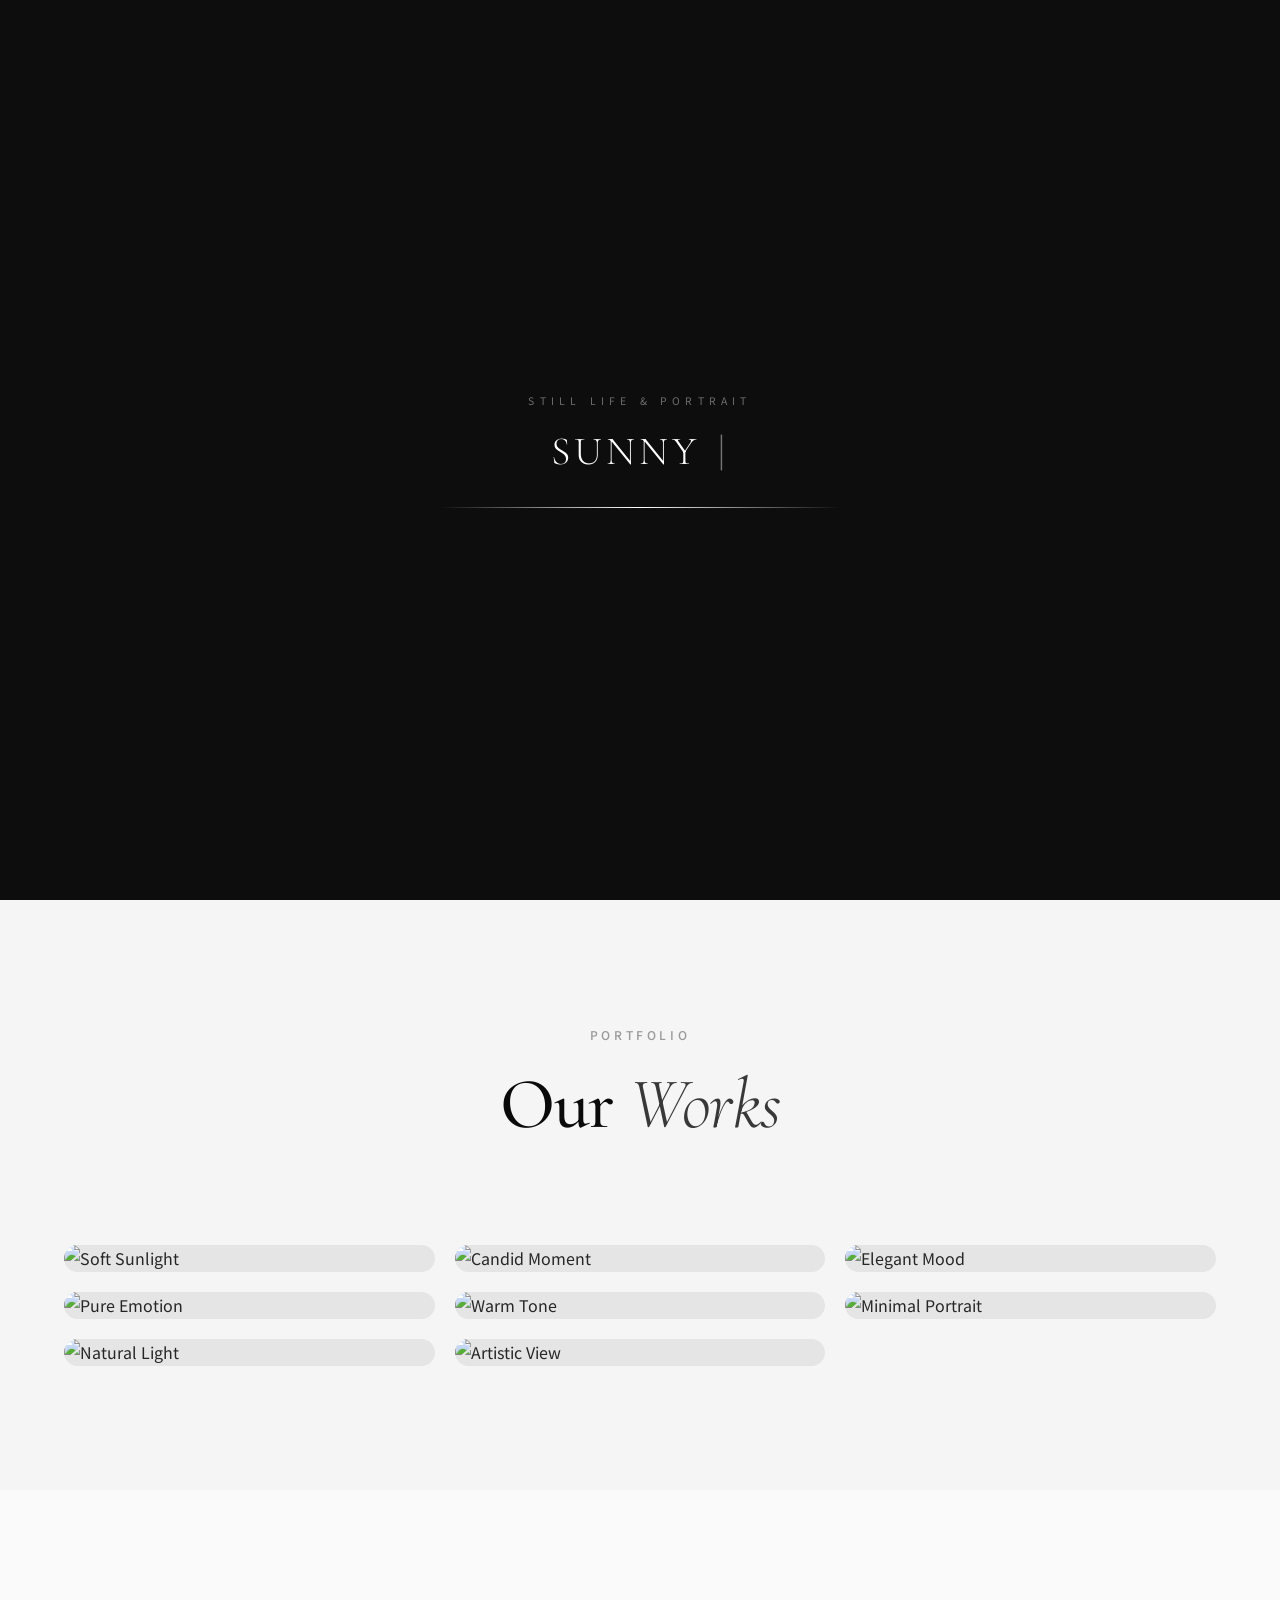
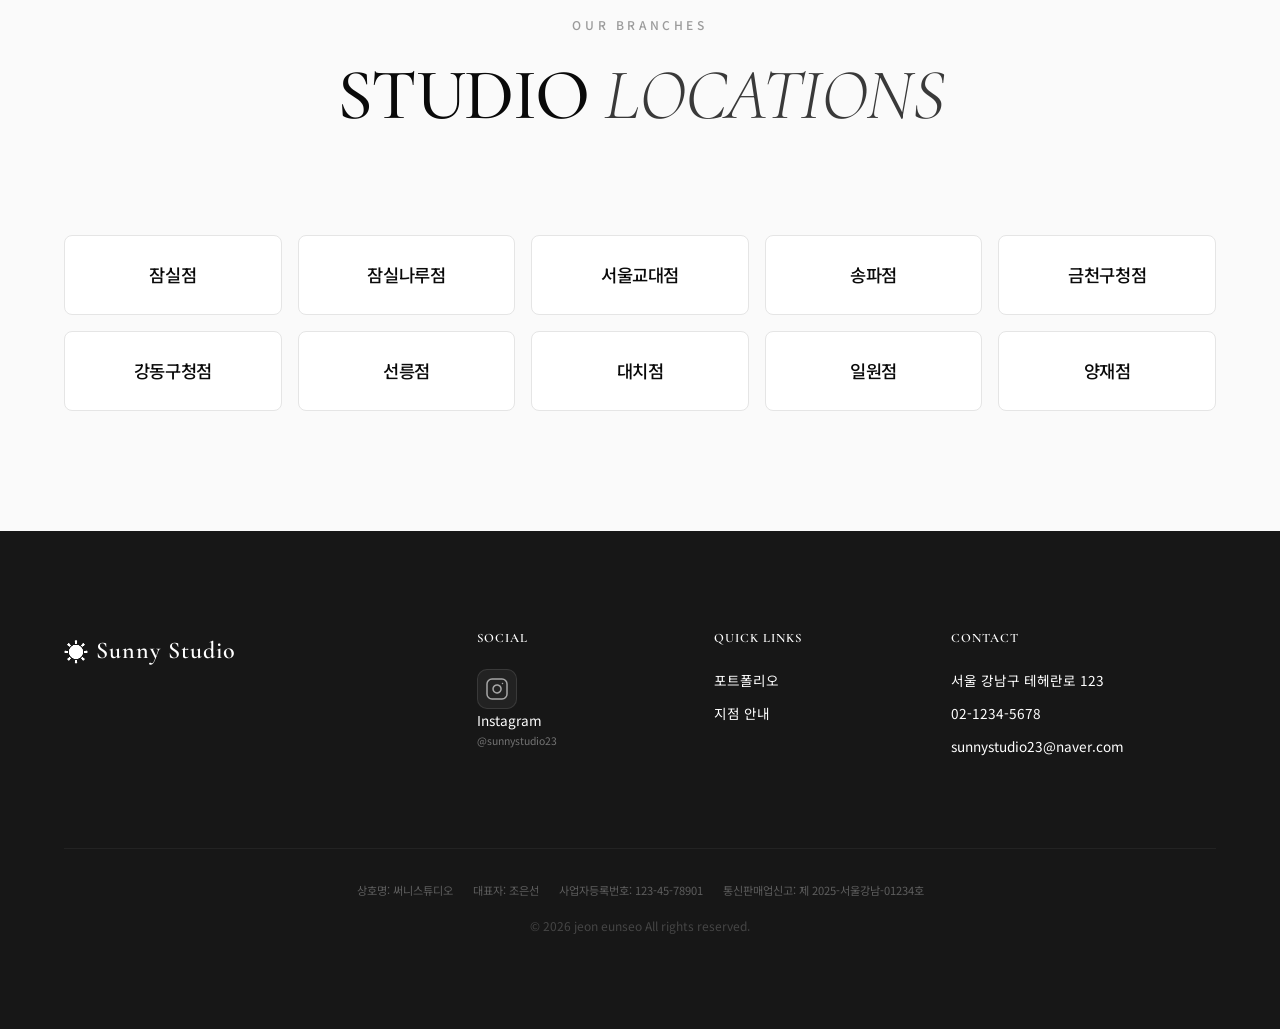
==== index.html @ 82407b92 "Deploy Sunny Studio portfolio with editorial design and lightbox" ====
<!DOCTYPE html>
<html lang="ko">

<head>
    <meta charset="UTF-8">
    <meta name="viewport" content="width=device-width, initial-scale=1.0">
    <title>Sunny Studio | 당신의 소중한 순간을 빛으로 담다</title>
    <meta name="description" content="Sunny Studio 사진관 - 프로필, 가족, 웨딩, 신생아, 상업 사진 촬영. 따뜻한 빛으로 당신의 특별한 순간을 영원히 담아드립니다.">
    <link rel="preconnect" href="https://fonts.googleapis.com">
    <link rel="preconnect" href="https://fonts.gstatic.com" crossorigin>
    <link
        href="https://fonts.googleapis.com/css2?family=Cormorant+Garamond:ital,wght@0,300;0,400;0,500;0,600;0,700;1,300;1,400&family=Noto+Sans+KR:wght@300;400;500;600;700&family=Playfair+Display:ital,wght@0,400;0,500;0,600;0,700;1,400&display=swap"
        rel="stylesheet">
    <link rel="stylesheet" href="https://unpkg.com/aos@next/dist/aos.css" />
    <link rel="stylesheet" href="style.css">
</head>

<body>
    <!-- Preloader -->
    <div id="preloader">
        <div class="preloader-content">
            <div class="preloader-meta" data-aos-id="typing-start">STILL LIFE & PORTRAIT</div>
            <h2 class="typing-text" id="typingText"></h2>
            <div class="preloader-line"></div>
        </div>
        <div class="shutter-flash"></div>
    </div>

    <!-- Navigation -->
    <nav id="navbar">
        <div class="nav-container">
            <a href="#hero" class="nav-logo">
                <span class="logo-sun">☀️</span>
                <span class="logo-text">Sunny Studio</span>
            </a>
            <ul class="nav-links" id="navLinks">
                <li><a href="#hero" class="nav-link active">홈</a></li>
                <li><a href="#portfolio" class="nav-link">포트폴리오</a></li>
                <li><a href="#branches" class="nav-link">지점</a></li>

            </ul>

            <button class="nav-toggle" id="navToggle" aria-label="메뉴 열기">
                <span></span><span></span><span></span>
            </button>
        </div>
    </nav>

    <!-- Hero Section -->
    <section id="hero" class="hero-split">
        <div class="hero-content" data-aos="fade-right">
            <div class="hero-badge">
                <span class="badge-dot"></span> Since 2015 · SUNNY STUDIO
            </div>
            <h1>
                <span class="hero-line">Portrait</span>
                <span class="hero-line hero-serif">Record Studio</span>
            </h1>
            <p class="hero-subtitle">
                지금의 모습을 기록합니다
            </p>
            <div class="hero-actions">
                <a href="#portfolio" class="btn btn-primary">PORTFOLIO</a>
            </div>
        </div>
        <div class="hero-visual" data-aos="fade-left">
            <div class="hero-image-wrapper">
                <img src="사진/_DSC5786-편집.jpg" alt="Sunny Studio Portrait" />
                <div class="image-overlay"></div>
            </div>
            <div class="hero-floating-tag">STILL LIFE & PORTRAIT</div>
        </div>
        <div class="hero-scroll">
            <div class="scroll-line"></div>
            <span>SCROLL</span>
        </div>
    </section>



    <!-- Portfolio Section -->
    <section id="portfolio">
        <div class="container">
            <div class="section-header" data-aos="reveal-up">
                <span class="section-tag">PORTFOLIO</span>
                <h2>our <em>works</em></h2>
            </div>
            <div class="portfolio-pinterest-grid">
                <!-- Item 1 -->
                <div class="portfolio-item" data-aos="reveal-up">
                    <img src="사진/수경-128-편집.jpg" alt="Soft Sunlight" loading="lazy">
                    <div class="portfolio-item-overlay">
                        <span class="portfolio-item-tag">PORTRAIT</span>
                        <h4>Soft Sunlight</h4>
                    </div>
                </div>
                <!-- Item 2 -->
                <div class="portfolio-item" data-aos="reveal-up" data-aos-delay="100">
                    <img src="사진/12.jpg" alt="Pure Emotion" loading="lazy">
                    <div class="portfolio-item-overlay">
                        <span class="portfolio-item-tag">EMOTION</span>
                        <h4>Pure Emotion</h4>
                    </div>
                </div>
                <!-- Item 3 -->
                <div class="portfolio-item" data-aos="reveal-up" data-aos-delay="200">
                    <img src="사진/_DSC4079-편집-편집.jpg" alt="Natural Light" loading="lazy">
                    <div class="portfolio-item-overlay">
                        <span class="portfolio-item-tag">NATURAL</span>
                        <h4>Natural Light</h4>
                    </div>
                </div>
                <!-- Item 4 -->
                <div class="portfolio-item" data-aos="reveal-up" data-aos-delay="300">
                    <img src="사진/test-291-편집.jpg" alt="Candid Moment" loading="lazy">
                    <div class="portfolio-item-overlay">
                        <span class="portfolio-item-tag">CANDID</span>
                        <h4>Candid Moment</h4>
                    </div>
                </div>
                <!-- Item 5 -->
                <div class="portfolio-item" data-aos="reveal-up" data-aos-delay="400">
                    <img src="사진/test-520-편집-편집.jpg" alt="Warm Tone" loading="lazy">
                    <div class="portfolio-item-overlay">
                        <span class="portfolio-item-tag">PORTRAIT</span>
                        <h4>Warm Tone</h4>
                    </div>
                </div>
                <!-- Item 6 -->
                <div class="portfolio-item" data-aos="reveal-up" data-aos-delay="500">
                    <img src="사진/test-707-편집.jpg" alt="Artistic View" loading="lazy">
                    <div class="portfolio-item-overlay">
                        <span class="portfolio-item-tag">ARTISTIC</span>
                        <h4>Artistic View</h4>
                    </div>
                </div>
                <!-- Item 7 -->
                <div class="portfolio-item" data-aos="reveal-up" data-aos-delay="600">
                    <img src="사진/수경-233-편집-편집.jpg" alt="Elegant Mood" loading="lazy">
                    <div class="portfolio-item-overlay">
                        <span class="portfolio-item-tag">MOOD</span>
                        <h4>Elegant Mood</h4>
                    </div>
                </div>
                <!-- Item 8 -->
                <div class="portfolio-item" data-aos="reveal-up" data-aos-delay="700">
                    <img src="사진/전은서.jpg" alt="Minimal Portrait" loading="lazy">
                    <div class="portfolio-item-overlay">
                        <span class="portfolio-item-tag">MINIMAL</span>
                        <h4>Minimal Portrait</h4>
                    </div>
                </div>
            </div>
        </div>
    </section>



    <!-- Branches Section -->
    <section id="branches">
        <div class="container">
            <div class="section-header" data-aos="reveal-up">
                <span class="section-tag">OUR BRANCHES</span>
                <h2>STUDIO <em>LOCATIONS</em></h2>
            </div>
            <div class="branches-simple-grid" data-aos="reveal-up">
                <a href="https://m.place.naver.com/place/1428618667" target="_blank" class="branch-pill"
                    data-aos="reveal-up" data-aos-delay="100">잠실점</a>
                <a href="https://m.place.naver.com/place/1186307104" target="_blank" class="branch-pill"
                    data-aos="reveal-up" data-aos-delay="150">잠실나루점</a>
                <a href="https://m.place.naver.com/place/1479517549" target="_blank" class="branch-pill"
                    data-aos="reveal-up" data-aos-delay="200">서울교대점</a>
                <a href="https://m.place.naver.com/place/1468866186" target="_blank" class="branch-pill"
                    data-aos="reveal-up" data-aos-delay="250">송파점</a>
                <a href="https://m.place.naver.com/place/2021249551" target="_blank" class="branch-pill"
                    data-aos="reveal-up" data-aos-delay="300">금천구청점</a>
                <a href="https://m.place.naver.com/place/2002364577" target="_blank" class="branch-pill"
                    data-aos="reveal-up" data-aos-delay="350">강동구청점</a>
                <a href="https://m.place.naver.com/place/1041860977" target="_blank" class="branch-pill"
                    data-aos="reveal-up" data-aos-delay="400">선릉점</a>
                <a href="https://m.place.naver.com/place/1323802041" target="_blank" class="branch-pill"
                    data-aos="reveal-up" data-aos-delay="450">대치점</a>
                <a href="https://m.place.naver.com/place/1286999871" target="_blank" class="branch-pill"
                    data-aos="reveal-up" data-aos-delay="500">일원점</a>
                <a href="https://m.place.naver.com/place/1011045186" target="_blank" class="branch-pill"
                    data-aos="reveal-up" data-aos-delay="550">양재점</a>
            </div>
        </div>
    </section>







    <!-- Footer -->
    <footer id="footer">
        <div class="container">
            <div class="footer-top">
                <div class="footer-brand">
                    <a href="#hero" class="nav-logo">
                        <span class="logo-sun">☀️</span>
                        <span class="logo-text">Sunny Studio</span>
                    </a>
                </div>
                <div class="footer-links">
                    <h5>Social</h5>
                    <a href="https://www.instagram.com/sunnystudio23/" target="_blank" class="instagram-link">
                        <div class="instagram-icon">
                            <svg width="24" height="24" viewBox="0 0 24 24" fill="none" stroke="currentColor"
                                stroke-width="1.5" stroke-linecap="round" stroke-linejoin="round">
                                <rect x="2" y="2" width="20" height="20" rx="5" ry="5"></rect>
                                <path d="M16 11.37A4 4 0 1 1 12.63 8 4 4 0 0 1 16 11.37z"></path>
                                <line x1="17.5" y1="6.5" x2="17.51" y2="6.5"></line>
                            </svg>
                        </div>
                        <div class="instagram-text">
                            <span>Instagram</span>
                            <small>@sunnystudio23</small>
                        </div>
                    </a>
                </div>
                <div class="footer-links">
                    <h5>Quick Links</h5>
                    <a href="#portfolio">포트폴리오</a>
                    <a href="#branches">지점 안내</a>

                </div>
                <div class="footer-links">
                    <h5>Contact</h5>
                    <p>서울 강남구 테헤란로 123</p>
                    <p>02-1234-5678</p>
                    <p>sunnystudio23@naver.com</p>
                </div>
            </div>
            <div class="footer-bottom">
                <div class="business-info-text">
                    <span>상호명: 써니스튜디오</span>
                    <span>대표자: 조은선</span>
                    <span>사업자등록번호: 123-45-78901</span>
                    <span>통신판매업신고: 제 2025-서울강남-01234호</span>
                </div>
                <p>&copy; 2026 jeon eunseo All rights reserved.</p>
            </div>
        </div>
    </footer>

    <!-- Back to Top -->
    <button id="backToTop" class="back-to-top" aria-label="맨 위로 이동">
        <svg width="24" height="24" viewBox="0 0 24 24" fill="none" stroke="currentColor" stroke-width="2">
            <path d="M18 15l-6-6-6 6" />
        </svg>
    </button>



    <!-- Lightbox Modal -->
    <div id="lightbox" class="lightbox">
        <div class="lightbox-overlay"></div>
        <div class="lightbox-content">
            <img src="" alt="Enlarged Portfolio" id="lightboxImg">
            <button class="lightbox-close" aria-label="Close Lightbox">
                <svg width="32" height="32" viewBox="0 0 24 24" fill="none" stroke="currentColor" stroke-width="1.5">
                    <line x1="18" y1="6" x2="6" y2="18"></line>
                    <line x1="6" y1="6" x2="18" y2="18"></line>
                </svg>
            </button>
        </div>
    </div>

    <script src="https://unpkg.com/aos@next/dist/aos.js"></script>
    <script src="script.js"></script>
</body>

</html>
---- style.css ----
/* ============================================
   SUNNY STUDIO - Main Stylesheet
   ============================================ */

/* --- Film Grain Overlay --- */
body::after {
    content: "";
    position: fixed;
    top: 0;
    left: 0;
    width: 100%;
    height: 100%;
    background-image: url("data:image/svg+xml,%3Csvg viewBox='0 0 200 200' xmlns='http://www.w3.org/2000/svg'%3E%3Cfilter id='noiseFilter'%3E%3CfeTurbulence type='fractalNoise' baseFrequency='0.65' numOctaves='3' stitchTiles='stitch'/%3E%3C/filter%3E%3Crect width='100%25' height='100%25' filter='url(%23noiseFilter)'/%3E%3C/svg%3E");
    opacity: 0.04;
    pointer-events: none;
    z-index: 9999;
}

/* --- CSS Variables / Design Tokens --- */
:root {
    /* Monochrome palette - replacing golden tones */
    --sun-50: #FAFAFA;
    --sun-100: #F0F0F0;
    --sun-200: #D4D4D4;
    --sun-300: #A3A3A3;
    --sun-400: #737373;
    --sun-500: #525252;
    --sun-600: #404040;
    --sun-700: #333333;
    --sun-800: #262626;
    --sun-900: #171717;

    /* Neutral grays */
    --warm-50: #FAFAFA;
    --warm-100: #F5F5F5;
    --warm-200: #E5E5E5;
    --warm-300: #D4D4D4;
    --warm-400: #A3A3A3;
    --warm-500: #737373;
    --warm-600: #525252;
    --warm-700: #404040;
    --warm-800: #262626;
    --warm-900: #0A0A0A;

    /* Accent - subtle white/light gray */
    --rose-400: #A3A3A3;
    --rose-500: #737373;

    /* Spacing */
    --section-padding: 120px 0;

    /* Transitions */
    --transition-fast: 0.2s cubic-bezier(0.4, 0, 0.2, 1);
    --transition-base: 0.3s cubic-bezier(0.4, 0, 0.2, 1);
    --transition-slow: 0.6s cubic-bezier(0.4, 0, 0.2, 1);

    /* Shadows */
    --shadow-sm: 0 1px 3px rgba(0, 0, 0, 0.1);
    --shadow-md: 0 4px 20px rgba(0, 0, 0, 0.1);
    --shadow-lg: 0 10px 40px rgba(0, 0, 0, 0.15);
    --shadow-xl: 0 20px 60px rgba(0, 0, 0, 0.2);
    --shadow-glow: 0 0 40px rgba(255, 255, 255, 0.08);

    /* Border Radius */
    --radius-sm: 8px;
    --radius-md: 16px;
    --radius-lg: 24px;
    --radius-xl: 32px;
    --radius-full: 9999px;
}

/* --- Reset & Base --- */
*,
*::before,
*::after {
    margin: 0;
    padding: 0;
    box-sizing: border-box;
}

html {
    scroll-behavior: smooth;
    font-size: 16px;
}

body {
    font-family: 'Noto Sans KR', -apple-system, BlinkMacSystemFont, sans-serif;
    color: var(--warm-800);
    background-color: var(--warm-50);
    line-height: 1.7;
    overflow-x: hidden;
    -webkit-font-smoothing: antialiased;
    -moz-osx-font-smoothing: grayscale;
}

img {
    display: block;
    max-width: 100%;
    height: auto;
}

a {
    text-decoration: none;
    color: inherit;
    transition: var(--transition-base);
}

ul {
    list-style: none;
}

.container {
    max-width: 1200px;
    margin: 0 auto;
    padding: 0 24px;
}

/* --- Typography --- */
h1,
h2,
h3,
h4,
h5,
h6 {
    font-family: 'Cormorant Garamond', 'Playfair Display', serif;
    font-weight: 500;
    line-height: 1.1;
    letter-spacing: -0.01em;
}

h2 {
    font-size: clamp(2.8rem, 6vw, 4.5rem);
    color: var(--warm-900);
    text-transform: capitalize;
    letter-spacing: -0.02em;
}

h2 em {
    font-style: italic;
    font-weight: 300;
    color: var(--warm-900);
    opacity: 0.8;
}

.section-tag {
    display: inline-block;
    font-size: 0.75rem;
    font-weight: 500;
    letter-spacing: 0.3em;
    color: var(--sun-400);
    margin-bottom: 20px;
    text-transform: uppercase;
    opacity: 0.7;
}

/* --- Preloader (Minimalist Typography) --- */
#preloader {
    position: fixed;
    inset: 0;
    z-index: 10000;
    background: #0d0d0d;
    display: flex;
    align-items: center;
    justify-content: center;
    transition: transform 1.2s cubic-bezier(0.85, 0, 0.15, 1), opacity 1s ease;
    transform-origin: top;
}

#preloader.loaded {
    transform: scaleY(0);
    opacity: 0.8;
    visibility: hidden;
}

.preloader-content {
    text-align: center;
    width: 100%;
    max-width: 400px;
    transition: opacity 0.5s ease, transform 0.8s cubic-bezier(0.165, 0.84, 0.44, 1);
}

.preloader-content.fade-out {
    opacity: 0;
    transform: scale(0.95);
}

.shutter-flash {
    position: absolute;
    inset: 0;
    background: white;
    opacity: 0;
    pointer-events: none;
    z-index: 10001;
}

.shutter-flash.active {
    animation: flashEffect 0.8s cubic-bezier(0.23, 1, 0.32, 1) forwards;
}

@keyframes flashEffect {
    0% {
        opacity: 0;
    }

    20% {
        opacity: 1;
    }

    100% {
        opacity: 0;
    }
}

.preloader-meta {
    font-size: 0.65rem;
    letter-spacing: 0.5em;
    color: rgba(255, 255, 255, 0.4);
    margin-bottom: 20px;
    text-transform: uppercase;
    opacity: 0;
    transform: translateY(10px);
    animation: fadeInReveal 0.8s ease forwards 0.2s;
}

.typing-text {
    font-family: 'Cormorant Garamond', serif;
    font-size: clamp(1.8rem, 8vw, 2.5rem);
    font-weight: 300;
    color: white;
    letter-spacing: 4px;
    min-height: 1.2em;
    /* Prevent layout jump */
}

.preloader-line {
    width: 0;
    height: 1px;
    background: linear-gradient(90deg, transparent, white, transparent);
    margin: 30px auto 0;
    animation: lineGrow 2.5s cubic-bezier(0.165, 0.84, 0.44, 1) forwards;
}

@keyframes fadeInReveal {
    to {
        opacity: 1;
        transform: translateY(0);
    }
}

@keyframes lineGrow {
    to {
        width: 100%;
    }
}

/* Custom Cursor for typing effect */
.typing-text::after {
    content: '|';
    animation: blink 0.8s infinite;
    margin-left: 5px;
    font-weight: 200;
    color: var(--sun-400);
}

@keyframes blink {

    0%,
    100% {
        opacity: 1;
    }

    50% {
        opacity: 0;
    }
}

/* --- Navigation --- */
#navbar {
    position: fixed;
    top: 0;
    left: 0;
    right: 0;
    z-index: 1000;
    padding: 20px 0;
    transition: var(--transition-base);
}

#navbar.scrolled {
    padding: 12px 0;
    background: rgba(253, 252, 251, 0.92);
    backdrop-filter: blur(20px);
    -webkit-backdrop-filter: blur(20px);
    border-bottom: 1px solid rgba(232, 223, 213, 0.5);
    box-shadow: var(--shadow-sm);
}

.nav-container {
    max-width: 1200px;
    margin: 0 auto;
    padding: 0 24px;
    display: flex;
    align-items: center;
    justify-content: space-between;
}

.nav-logo {
    display: flex;
    align-items: center;
    gap: 8px;
    z-index: 1001;
}

.logo-sun {
    font-size: 1.5rem;
    transition: var(--transition-base);
}

.nav-logo:hover .logo-sun {
    transform: rotate(45deg) scale(1.1);
}

.logo-text {
    font-family: 'Cormorant Garamond', serif;
    font-size: 1.5rem;
    font-weight: 600;
    color: var(--warm-900);
    letter-spacing: 1px;
}

#navbar:not(.scrolled) .logo-text {
    color: var(--warm-900);
}

.nav-links {
    display: flex;
    align-items: center;
    gap: 32px;
}

.nav-link {
    font-size: 0.875rem;
    font-weight: 400;
    letter-spacing: 0.5px;
    color: var(--warm-500);
    position: relative;
    padding: 4px 0;
}

#navbar:not(.scrolled) .nav-link {
    color: var(--warm-600);
}

.nav-link::after {
    content: '';
    position: absolute;
    bottom: -2px;
    left: 0;
    width: 0;
    height: 2px;
    background: var(--sun-400);
    transition: var(--transition-base);
    border-radius: 2px;
}

.nav-link:hover,
.nav-link.active {
    color: var(--warm-900);
}

#navbar:not(.scrolled) .nav-link:hover,
#navbar:not(.scrolled) .nav-link.active {
    color: var(--warm-900);
}

.nav-link:hover::after,
.nav-link.active::after {
    width: 100%;
}

.nav-cta {
    display: inline-flex;
    align-items: center;
    padding: 10px 24px;
    background: linear-gradient(135deg, #333, #111);
    color: white;
    font-size: 0.875rem;
    font-weight: 500;
    border-radius: var(--radius-full);
    transition: var(--transition-base);
    box-shadow: 0 4px 15px rgba(0, 0, 0, 0.2);
}

.nav-cta:hover {
    transform: translateY(-2px);
    box-shadow: 0 6px 25px rgba(0, 0, 0, 0.3);
    color: white;
}

.nav-toggle {
    display: none;
    flex-direction: column;
    gap: 5px;
    background: none;
    border: none;
    cursor: pointer;
    padding: 4px;
    z-index: 1001;
}

.nav-toggle span {
    display: block;
    width: 24px;
    height: 2px;
    background: var(--warm-800);
    border-radius: 2px;
    transition: var(--transition-base);
}

#navbar:not(.scrolled) .nav-toggle span {
    background: var(--warm-800);
}

.nav-toggle.active span:nth-child(1) {
    transform: rotate(45deg) translate(5px, 5px);
}

.nav-toggle.active span:nth-child(2) {
    opacity: 0;
}

.nav-toggle.active span:nth-child(3) {
    transform: rotate(-45deg) translate(5px, -5px);
}

/* --- Buttons --- */
.btn {
    display: inline-flex;
    align-items: center;
    gap: 8px;
    padding: 14px 32px;
    font-family: 'Noto Sans KR', sans-serif;
    font-size: 0.95rem;
    font-weight: 500;
    border-radius: var(--radius-full);
    cursor: pointer;
    transition: var(--transition-base);
    border: none;
}

.btn-primary {
    background: linear-gradient(135deg, #333, #111);
    color: white;
    box-shadow: 0 4px 20px rgba(0, 0, 0, 0.2);
}

.btn-primary:hover {
    transform: translateY(-3px);
    box-shadow: 0 8px 30px rgba(0, 0, 0, 0.3);
    color: white;
}

.btn-outline {
    background: transparent;
    color: white;
    border: 1.5px solid rgba(255, 255, 255, 0.4);
}

.btn-outline:hover {
    background: rgba(255, 255, 255, 0.15);
    border-color: white;
    transform: translateY(-3px);
    color: white;
}

.btn-pricing {
    background: var(--warm-100);
    color: var(--warm-800);
    border: 1.5px solid var(--warm-200);
}

.btn-pricing:hover {
    background: var(--warm-200);
    transform: translateY(-3px);
    box-shadow: var(--shadow-md);
}

.btn-full {
    width: 100%;
    justify-content: center;
}

/* --- Hero Section --- */
/* --- Hero Section (Editorial Split) --- */
.hero-split {
    display: grid !important;
    grid-template-columns: 1.2fr 1fr;
    min-height: 100vh;
    padding: 0;
    background: var(--warm-50);
    overflow: hidden;
    opacity: 0;
    transform: scale(1.05);
    transition: opacity 1.5s cubic-bezier(0.165, 0.84, 0.44, 1), transform 1.5s cubic-bezier(0.165, 0.84, 0.44, 1);
}

.hero-split.reveal {
    opacity: 1;
    transform: scale(1);
}

.hero-content {
    display: flex;
    flex-direction: column;
    justify-content: center;
    padding: 0 10% 0 15% !important;
    text-align: left !important;
    background: white;
}

.hero-content h1 {
    font-size: clamp(3.5rem, 8vw, 6rem) !important;
    font-weight: 300;
    color: var(--warm-900) !important;
    line-height: 1.1 !important;
    margin-bottom: 30px !important;
    opacity: 1 !important;
    transform: none !important;
    animation: none !important;
}

.hero-serif {
    font-family: 'Playfair Display', serif;
    font-style: italic;
    color: var(--sun-500);
}

.hero-subtitle {
    font-size: 1.15rem !important;
    color: var(--warm-500) !important;
    max-width: 450px;
    margin-bottom: 40px !important;
    letter-spacing: 0.02em;
    font-weight: 300;
    animation: none !important;
    opacity: 1 !important;
    transform: none !important;
}

.hero-badge {
    background: var(--warm-100) !important;
    color: var(--warm-700) !important;
    border: none !important;
    margin-bottom: 24px !important;
    animation: none !important;
    opacity: 1 !important;
    transform: none !important;
}

.badge-dot {
    background: var(--sun-400) !important;
}

.hero-visual {
    position: relative;
    height: 100%;
}

.hero-image-wrapper {
    position: relative;
    width: 100%;
    height: 100%;
    overflow: hidden;
}

.hero-image-wrapper img {
    width: 100%;
    height: 100%;
    object-fit: cover;
    animation: heroImageReveal 1.5s cubic-bezier(0.165, 0.84, 0.44, 1);
}

@keyframes heroImageReveal {
    from {
        transform: scale(1.1);
        filter: brightness(0.5);
    }

    to {
        transform: scale(1);
        filter: brightness(1);
    }
}

.image-overlay {
    position: absolute;
    inset: 0;
    background: linear-gradient(90deg, white 0%, transparent 20%);
}

.hero-floating-tag {
    position: absolute;
    bottom: 60px;
    right: 0;
    background: var(--warm-900);
    color: white;
    padding: 15px 40px;
    font-size: 0.75rem;
    letter-spacing: 4px;
    font-weight: 500;
    transform: translateX(20px);
    box-shadow: var(--shadow-xl);
}

@media (max-width: 1024px) {
    .hero-split {
        grid-template-columns: 1fr;
    }

    .hero-content {
        padding: 80px 30px 60px !important;
        order: 2;
        text-align: center !important;
        align-items: center;
    }

    .hero-visual {
        height: 50vh;
        order: 1;
    }

    .image-overlay {
        background: linear-gradient(0deg, white 0%, transparent 40%);
    }

    .hero-floating-tag {
        display: none;
    }

    .hero-content h1 {
        font-size: clamp(2.5rem, 10vw, 3.5rem) !important;
        margin-bottom: 20px !important;
    }

    .hero-subtitle {
        font-size: 1rem !important;
        margin-bottom: 30px !important;
    }
}

@media (max-width: 480px) {
    .hero-content {
        padding: 60px 24px 80px !important;
    }

    .hero-visual {
        height: 45vh;
    }
}

.hero-actions {
    display: flex;
    gap: 16px;
    justify-content: center;
    margin-bottom: 60px;
    animation: fadeInUp 0.8s ease 0.6s forwards;
    opacity: 0;
    transform: translateY(20px);
}




.hero-scroll {
    position: absolute;
    bottom: 40px;
    left: 50%;
    transform: translateX(-50%);
    z-index: 2;
    display: flex;
    flex-direction: column;
    align-items: center;
    gap: 8px;
    color: var(--warm-400);
    font-size: 0.65rem;
    letter-spacing: 3px;
    opacity: 0.8;
}

.scroll-line {
    width: 1px;
    height: 40px;
    background: linear-gradient(to bottom, var(--warm-300), transparent);
    animation: scrollLine 2s ease-in-out infinite;
}

@keyframes scrollLine {

    0%,
    100% {
        transform: scaleY(1);
        opacity: 1;
    }

    50% {
        transform: scaleY(0.5);
        opacity: 0.3;
    }
}

@keyframes fadeInUp {
    to {
        opacity: 1;
        transform: translateY(0);
    }
}

/* --- Section Header --- */
.section-header {
    text-align: center;
    margin-bottom: 100px;
}

.section-desc {
    font-size: 1.1rem;
    color: var(--warm-400);
    max-width: 600px;
    margin: 24px auto 0;
    line-height: 1.8;
    font-weight: 300;
    letter-spacing: 0.02em;
}

/* --- Smooth Reveal Animations --- */
[data-aos="reveal-up"] {
    opacity: 0;
    transform: translateY(40px) scale(0.98);
    transition-property: transform, opacity;
}

[data-aos="reveal-up"].aos-animate {
    opacity: 1;
    transform: translateY(0) scale(1);
}

[data-aos="reveal-right"] {
    clip-path: inset(0 100% 0 0);
    transition-property: clip-path;
}

[data-aos="reveal-right"].aos-animate {
    clip-path: inset(0 0 0 0);
}

/* (Services CSS removed as section is deleted) */



/* --- About Section --- */


/* --- Pricing Section --- */
#pricing {
    padding: var(--section-padding);
    background: var(--warm-100);
}

.pricing-grid {
    display: grid;
    grid-template-columns: repeat(3, 1fr);
    gap: 32px;
    align-items: start;
}

.pricing-card {
    background: white;
    border-radius: var(--radius-lg);
    padding: 40px 32px;
    text-align: center;
    border: 1.5px solid var(--warm-200);
    transition: var(--transition-base);
    position: relative;
    opacity: 0;
    transform: translateY(30px);
}

.pricing-card.visible {
    opacity: 1;
    transform: translateY(0);
    transition: opacity 0.6s ease, transform 0.6s ease, box-shadow 0.3s, border-color 0.3s;
}

.pricing-card:hover {
    transform: translateY(-8px);
    box-shadow: var(--shadow-xl);
}

.pricing-popular {
    border-color: #999;
    background: linear-gradient(180deg, var(--warm-100) 0%, white 30%);
    transform: scale(1.05);
}

.pricing-popular.visible {
    transform: scale(1.05);
}

.pricing-popular:hover {
    transform: scale(1.05) translateY(-8px);
}

.popular-badge {
    position: absolute;
    top: -14px;
    left: 50%;
    transform: translateX(-50%);
    background: linear-gradient(135deg, #333, #111);
    color: white;
    padding: 6px 24px;
    border-radius: var(--radius-full);
    font-size: 0.75rem;
    font-weight: 700;
    letter-spacing: 2px;
    box-shadow: 0 4px 15px rgba(0, 0, 0, 0.3);
}

.pricing-tag {
    font-size: 0.7rem;
    font-weight: 600;
    letter-spacing: 3px;
    color: #444;
}

.pricing-header h3 {
    font-size: 1.5rem;
    color: var(--warm-900);
    margin: 12px 0 20px;
}

.pricing-amount {
    display: flex;
    align-items: baseline;
    justify-content: center;
    gap: 4px;
}

.pricing-currency {
    font-size: 1.2rem;
    font-weight: 500;
    color: var(--warm-600);
}

.pricing-value {
    font-family: 'Cormorant Garamond', serif;
    font-size: 3rem;
    font-weight: 700;
    color: var(--warm-900);
}

.pricing-period {
    font-size: 0.8rem;
    color: var(--warm-400);
    margin-top: 4px;
}

.pricing-features {
    text-align: left;
    margin: 32px 0;
    display: flex;
    flex-direction: column;
    gap: 14px;
}

.pricing-features li {
    display: flex;
    align-items: center;
    gap: 12px;
    font-size: 0.9rem;
    color: var(--warm-600);
}

.check {
    color: #555;
    font-weight: 700;
    flex-shrink: 0;
}

/* --- Reviews Section --- */
#reviews {
    padding: var(--section-padding);
    background: var(--warm-900);
    color: white;
    overflow: hidden;
}

#reviews .section-tag {
    color: #999;
}

#reviews h2 {
    color: white;
}

#reviews h2 em {
    background: linear-gradient(135deg, #555, #222);
    -webkit-background-clip: text;
    -webkit-text-fill-color: transparent;
    background-clip: text;
}

#reviews .section-desc {
    color: rgba(255, 255, 255, 0.5);
}

.reviews-slider {
    position: relative;
    max-width: 900px;
    margin: 0 auto;
    overflow: hidden;
}

.reviews-track {
    display: flex;
    transition: transform 0.5s cubic-bezier(0.4, 0, 0.2, 1);
}

.review-card {
    min-width: 100%;
    padding: 48px;
    background: rgba(255, 255, 255, 0.05);
    backdrop-filter: blur(10px);
    border: 1px solid rgba(255, 255, 255, 0.08);
    border-radius: var(--radius-lg);
}

.review-stars {
    color: #999;
    font-size: 1.1rem;
    letter-spacing: 4px;
    margin-bottom: 24px;
}

.review-text {
    font-size: 1.1rem;
    line-height: 1.9;
    color: rgba(255, 255, 255, 0.8);
    margin-bottom: 32px;
    font-style: italic;
    font-family: 'Noto Sans KR', sans-serif;
}

.review-author {
    display: flex;
    align-items: center;
    gap: 16px;
}

.author-avatar {
    width: 48px;
    height: 48px;
    background: linear-gradient(135deg, #333, #111);
    border-radius: 50%;
    display: flex;
    align-items: center;
    justify-content: center;
    font-weight: 600;
    font-size: 1rem;
}

.review-author h5 {
    font-family: 'Noto Sans KR', sans-serif;
    font-size: 1rem;
    font-weight: 600;
    color: white;
}

.review-author span {
    font-size: 0.8rem;
    color: rgba(255, 255, 255, 0.4);
}

.reviews-nav {
    display: flex;
    align-items: center;
    justify-content: center;
    gap: 24px;
    margin-top: 40px;
}

.review-prev,
.review-next {
    width: 48px;
    height: 48px;
    background: rgba(255, 255, 255, 0.08);
    border: 1px solid rgba(255, 255, 255, 0.12);
    border-radius: 50%;
    display: flex;
    align-items: center;
    justify-content: center;
    cursor: pointer;
    color: white;
    transition: var(--transition-base);
}

.review-prev:hover,
.review-next:hover {
    background: #555;
    border-color: #555;
}

.reviews-dots {
    display: flex;
    gap: 8px;
}

.review-dot {
    width: 8px;
    height: 8px;
    border-radius: 50%;
    background: rgba(255, 255, 255, 0.2);
    cursor: pointer;
    transition: var(--transition-base);
}

.review-dot.active {
    background: #999;
    width: 24px;
    border-radius: 4px;
}

/* --- Contact Section --- */
#contact {
    padding: var(--section-padding);
    background: var(--warm-50);
}

.contact-grid {
    display: grid;
    grid-template-columns: 1fr 1fr;
    gap: 60px;
    align-items: start;
}

.contact-info {
    opacity: 0;
    transform: translateX(-30px);
    transition: opacity 0.6s ease, transform 0.6s ease;
}

.contact-info.visible {
    opacity: 1;
    transform: translateX(0);
}

.contact-info h2 {
    margin-bottom: 16px;
}

.contact-info>p {
    color: var(--warm-500);
    margin-bottom: 40px;
    line-height: 1.8;
}

.contact-details {
    display: flex;
    flex-direction: column;
    gap: 28px;
    margin-bottom: 36px;
}

.contact-item {
    display: flex;
    gap: 16px;
    align-items: flex-start;
}

.contact-icon {
    font-size: 1.5rem;
    width: 50px;
    height: 50px;
    background: #f7f7f7;
    border: 1px solid #eee;
    border-radius: var(--radius-sm);
    display: flex;
    align-items: center;
    justify-content: center;
    flex-shrink: 0;
}

.contact-item h5 {
    font-family: 'Noto Sans KR', sans-serif;
    font-size: 0.9rem;
    font-weight: 600;
    color: var(--warm-800);
    margin-bottom: 4px;
}

.contact-item p {
    font-size: 0.85rem;
    color: var(--warm-500);
    line-height: 1.6;
}

.contact-socials {
    display: flex;
    gap: 12px;
}

.social-link {
    width: 44px;
    height: 44px;
    background: var(--warm-100);
    border: 1px solid var(--warm-200);
    border-radius: var(--radius-sm);
    display: flex;
    align-items: center;
    justify-content: center;
    color: var(--warm-600);
    transition: var(--transition-base);
}

.social-link:hover {
    background: #555;
    border-color: #555;
    color: white;
    transform: translateY(-3px);
}

.contact-form-wrapper {
    opacity: 0;
    transform: translateX(30px);
    transition: opacity 0.6s ease, transform 0.6s ease;
}

.contact-form-wrapper.visible {
    opacity: 1;
    transform: translateX(0);
}

.contact-form {
    background: white;
    padding: 40px;
    border-radius: var(--radius-lg);
    border: 1px solid var(--warm-200);
    box-shadow: var(--shadow-md);
}

.contact-form h3 {
    font-size: 1.5rem;
    margin-bottom: 28px;
    color: var(--warm-900);
}

.form-row {
    display: grid;
    grid-template-columns: 1fr 1fr;
    gap: 16px;
}

.form-group {
    margin-bottom: 20px;
}

.form-group label {
    display: block;
    font-size: 0.85rem;
    font-weight: 500;
    color: var(--warm-700);
    margin-bottom: 8px;
}

.form-group input,
.form-group select,
.form-group textarea {
    width: 100%;
    padding: 14px 16px;
    background: var(--warm-50);
    border: 1.5px solid var(--warm-200);
    border-radius: var(--radius-sm);
    font-family: 'Noto Sans KR', sans-serif;
    font-size: 0.9rem;
    color: var(--warm-800);
    transition: var(--transition-base);
    outline: none;
}

.form-group input:focus,
.form-group select:focus,
.form-group textarea:focus {
    border-color: #999;
    box-shadow: 0 0 0 3px rgba(0, 0, 0, 0.1);
    background: white;
}

.form-group textarea {
    resize: vertical;
    min-height: 100px;
}

.form-group input::placeholder,
.form-group textarea::placeholder {
    color: var(--warm-400);
}

.form-group select {
    appearance: none;
    background-image: url("data:image/svg+xml,%3Csvg xmlns='http://www.w3.org/2000/svg' width='12' height='12' viewBox='0 0 24 24' fill='none' stroke='%239C8B79' stroke-width='2'%3E%3Cpath d='M6 9l6 6 6-6'/%3E%3C/svg%3E");
    background-repeat: no-repeat;
    background-position: right 16px center;
    padding-right: 40px;
}

/* --- Footer --- */
#footer {
    padding: 100px 0 60px;
    background: #171717;
    color: white;
}

#footer .logo-text {
    color: white;
}

.footer-top {
    display: grid;
    grid-template-columns: 2fr 1fr 1fr 1.5fr;
    gap: 60px;
    margin-bottom: 80px;
}

.footer-brand p {
    font-size: 1rem;
    color: #999;
    max-width: 300px;
}

.footer-links h5 {
    font-size: 0.8rem;
    font-weight: 600;
    color: white;
    margin-bottom: 24px;
    text-transform: uppercase;
    letter-spacing: 1px;
}

.footer-links a,
.footer-links p {
    display: block;
    font-size: 0.85rem;
    margin-bottom: 10px;
    transition: var(--transition-base);
}

.footer-links a:hover {
    color: #999;
    padding-left: 4px;
}

.footer-bottom {
    padding: 32px 0;
    border-top: 1px solid rgba(255, 255, 255, 0.05);
    display: flex;
    flex-direction: column;
    align-items: center;
    gap: 16px;
    text-align: center;
}

.business-info-text {
    display: flex;
    flex-wrap: wrap;
    justify-content: center;
    gap: 10px 20px;
    color: rgba(255, 255, 255, 0.3);
    font-size: 0.7rem;
}

.instagram-link {
    display: flex;
    flex-direction: row;
    align-items: center;
    gap: 12px;
    margin-top: 8px;
}

.instagram-icon {
    width: 40px;
    height: 40px;
    display: flex;
    align-items: center;
    justify-content: center;
    background: rgba(255, 255, 255, 0.05);
    border: 1px solid rgba(255, 255, 255, 0.1);
    border-radius: 10px;
    color: rgba(255, 255, 255, 0.6);
    transition: var(--transition-base);
}

.instagram-link:hover .instagram-icon {
    background: rgba(255, 255, 255, 0.1);
    color: white;
    transform: translateY(-2px);
    border-color: rgba(255, 255, 255, 0.2);
}

.instagram-text {
    display: flex;
    flex-direction: column;
}

.instagram-link small {
    font-size: 0.65rem;
    color: rgba(255, 255, 255, 0.4);
    margin-top: 0;
}

.instagram-link:hover {
    padding-left: 0 !important;
    /* Override the default footer link padding-left on hover */
}

.footer-bottom p {
    color: rgba(255, 255, 255, 0.2);
    font-size: 0.75rem;
}

/* --- Back to Top --- */
.back-to-top {
    position: fixed;
    bottom: 30px;
    right: 30px;
    width: 48px;
    height: 48px;
    background: linear-gradient(135deg, #333, #111);
    color: white;
    border: none;
    border-radius: 50%;
    display: flex;
    align-items: center;
    justify-content: center;
    cursor: pointer;
    box-shadow: 0 4px 20px rgba(0, 0, 0, 0.35);
    transition: var(--transition-base);
    opacity: 0;
    visibility: hidden;
    transform: translateY(20px);
    z-index: 999;
}

.back-to-top.visible {
    opacity: 1;
    visibility: visible;
    transform: translateY(0);
}

.back-to-top:hover {
    transform: translateY(-4px);
    box-shadow: 0 8px 30px rgba(0, 0, 0, 0.45);
}



/* --- Form Success Toast --- */
.toast {
    position: fixed;
    bottom: 30px;
    left: 50%;
    transform: translateX(-50%) translateY(100px);
    background: var(--warm-900);
    color: white;
    padding: 16px 32px;
    border-radius: var(--radius-full);
    font-size: 0.9rem;
    z-index: 10001;
    transition: transform 0.5s cubic-bezier(0.4, 0, 0.2, 1);
    box-shadow: var(--shadow-xl);
    display: flex;
    align-items: center;
    gap: 10px;
}

.toast.show {
    transform: translateX(-50%) translateY(0);
}

/* --- Responsive --- */
@media (max-width: 1024px) {
    .about-grid {
        gap: 48px;
    }

    .pricing-grid {
        grid-template-columns: 1fr;
        max-width: 420px;
        margin: 0 auto;
    }

    .pricing-popular {
        transform: none;
    }

    .pricing-popular.visible {
        transform: none;
    }

    .pricing-popular:hover {
        transform: translateY(-8px);
    }

    .footer-top {
        grid-template-columns: 1fr 1fr;
        gap: 40px;
    }
}

@media (max-width: 768px) {
    :root {
        --section-padding: 80px 0;
    }

    .nav-links {
        position: fixed;
        top: 0;
        right: -100%;
        width: 100%;
        height: 100vh;
        background: rgba(255, 255, 255, 0.98);
        backdrop-filter: blur(15px);
        -webkit-backdrop-filter: blur(15px);
        flex-direction: column;
        justify-content: center;
        gap: 40px;
        transition: all 0.6s cubic-bezier(0.85, 0, 0.15, 1);
        z-index: 1000;
        padding: 40px;
    }

    .nav-links.open {
        right: 0;
    }

    .nav-links .nav-link {
        color: var(--warm-900) !important;
        font-size: 1.8rem;
        font-family: 'Playfair Display', serif;
        font-style: italic;
        font-weight: 300;
    }

    .nav-cta {
        display: none;
    }

    .nav-toggle {
        display: flex;
    }

    .hero-content h1 {
        font-size: clamp(2.2rem, 8vw, 3.5rem);
    }

    .hero-actions {
        flex-direction: column;
        align-items: center;
    }

    .hero-stats {
        gap: 24px;
    }

    .stat-number {
        font-size: 2rem;
    }

    .services-grid {
        grid-template-columns: 1fr;
    }



    .about-grid {
        grid-template-columns: 1fr;
        gap: 40px;
    }

    .about-float-card {
        right: 20px;
        bottom: 20px;
        padding: 16px 24px;
    }

    .about-features {
        grid-template-columns: 1fr;
    }

    .contact-grid {
        grid-template-columns: 1fr;
        gap: 40px;
    }

    .contact-form {
        padding: 28px;
    }

    .form-row {
        grid-template-columns: 1fr;
    }

    .review-card {
        padding: 32px 24px;
    }

    .footer-top {
        grid-template-columns: 1fr;
        gap: 32px;
    }
}

@media (max-width: 480px) {
    .gallery-grid {
        grid-template-columns: 1fr;
        grid-auto-rows: 240px;
    }

    .hero-stats {
        flex-direction: column;
        gap: 16px;
    }

    .stat-divider {
        width: 40px;
        height: 1px;
    }
}

/* --- Mobile Nav Overlay --- */
.nav-overlay {
    position: fixed;
    inset: 0;
    background: rgba(0, 0, 0, 0.5);
    z-index: 999;
    opacity: 0;
    visibility: hidden;
    transition: var(--transition-base);
}

.nav-overlay.active {
    opacity: 1;
    visibility: visible;
}

/* ============================================
   PORTFOLIO SECTION
   ============================================ */
#portfolio {
    padding: var(--section-padding);
    background: var(--warm-100);
}

.portfolio-pinterest-grid {
    column-count: 3;
    column-gap: 20px;
}

.portfolio-item {
    position: relative;
    border-radius: var(--radius-md);
    overflow: hidden;
    cursor: pointer;
    background: var(--warm-200);
    margin-bottom: 20px;
    /* Gap between items in columns */
    break-inside: avoid;
    /* Prevent card from breaking between columns */
}

.portfolio-item img {
    width: 100%;
    height: auto;
    display: block;
    object-fit: contain;
    transition: transform 0.8s cubic-bezier(0.165, 0.84, 0.44, 1);
}

/* Spans are not needed for CSS columns masonry */

.portfolio-item:hover img {
    transform: scale(1.1);
}

.portfolio-item-overlay {
    position: absolute;
    inset: 0;
    background: linear-gradient(180deg, transparent 40%, rgba(0, 0, 0, 0.9));
    display: flex;
    flex-direction: column;
    justify-content: flex-end;
    padding: 30px;
    opacity: 0;
    transition: all 0.5s cubic-bezier(0.165, 0.84, 0.44, 1);
    transform: translateY(10px);
}

.portfolio-item:hover .portfolio-item-overlay {
    opacity: 1;
    transform: translateY(0);
}

.portfolio-item:hover img {
    transform: scale(1.05);
    filter: brightness(0.8);
}

.portfolio-item-tag {
    font-size: 0.7rem;
    letter-spacing: 3px;
    color: rgba(255, 255, 255, 0.6);
    margin-bottom: 8px;
    text-transform: uppercase;
}

.portfolio-item-overlay h4 {
    color: white;
    font-size: 1.4rem;
    font-weight: 400;
}

@media (max-width: 1024px) {
    .portfolio-pinterest-grid {
        column-count: 2;
    }
}

@media (max-width: 768px) {
    .portfolio-pinterest-grid {
        column-count: 2;
        gap: 12px;
    }

    .portfolio-item {
        margin-bottom: 12px;
    }

    .portfolio-item-overlay {
        padding: 15px;
    }

    .portfolio-item-overlay h4 {
        font-size: 1rem;
    }
}

@media (max-width: 480px) {
    .portfolio-pinterest-grid {
        column-count: 1;
    }
}

/* ============================================
   BRANCHES SECTION
   ============================================ */
#branches {
    padding: var(--section-padding);
    background: var(--warm-50);
}

.branches-simple-grid {
    display: grid;
    grid-template-columns: repeat(auto-fill, minmax(200px, 1fr));
    gap: 16px;
    margin-top: 50px;
}

.branch-pill {
    display: flex;
    align-items: center;
    justify-content: center;
    padding: 24px;
    background: white;
    border: 1px solid var(--warm-200);
    border-radius: var(--radius-sm);
    color: var(--warm-900);
    font-weight: 500;
    font-size: 1.1rem;
    transition: all 0.4s cubic-bezier(0.165, 0.84, 0.44, 1);
    text-decoration: none;
    letter-spacing: -0.02em;
}

.branch-pill:hover {
    background: var(--warm-900);
    color: white;
    border-color: var(--warm-900);
    transform: translateY(-5px);
    box-shadow: 0 15px 30px rgba(0, 0, 0, 0.1);
}

@media (max-width: 768px) {
    .branches-simple-grid {
        grid-template-columns: repeat(2, 1fr);
        gap: 10px;
    }

    .branch-pill {
        padding: 15px 10px;
        font-size: 0.9rem;
        border-radius: var(--radius-sm);
    }
}

@media (max-width: 480px) {
    .branches-simple-grid {
        grid-template-columns: 1fr;
    }

    .branch-pill {
        padding: 20px;
    }
}



/* ============================================
   RESPONSIVE - New Sections
   ============================================ */
@media (max-width: 1024px) {
    .branches-grid {
        grid-template-columns: 1fr 1fr;
    }

    .branch-card-featured {
        grid-column: span 2;
    }
}

@media (max-width: 768px) {
    .portfolio-case {
        grid-template-columns: 1fr;
        gap: 24px;
    }

    .portfolio-case-reverse {
        direction: ltr;
    }

    .portfolio-case-content h3 {
        font-size: 1.5rem;
    }

    .portfolio-meta {
        flex-wrap: wrap;
        gap: 20px;
    }

    .branches-grid {
        grid-template-columns: 1fr;
    }

    .branch-card-featured {
        grid-column: span 1;
        grid-template-columns: 1fr;
    }

    .branch-card-featured .branch-image {
        min-height: 200px;
        aspect-ratio: 16/9;
    }


}

/* --- Lightbox Modal --- */
.lightbox {
    position: fixed;
    inset: 0;
    z-index: 11000;
    display: none;
    align-items: center;
    justify-content: center;
    padding: 20px;
    opacity: 0;
    transition: opacity 0.4s ease;
}

.lightbox.active {
    display: flex;
    opacity: 1;
}

.lightbox-overlay {
    position: absolute;
    inset: 0;
    background: rgba(13, 13, 13, 0.95);
    backdrop-filter: blur(10px);
    -webkit-backdrop-filter: blur(10px);
}

.lightbox-content {
    position: relative;
    z-index: 1;
    max-width: 90vw;
    max-height: 90vh;
    display: flex;
    align-items: center;
    justify-content: center;
    transform: scale(0.95);
    transition: transform 0.5s cubic-bezier(0.165, 0.84, 0.44, 1);
}

.lightbox.active .lightbox-content {
    transform: scale(1);
}

.lightbox-content img {
    max-width: 100%;
    max-height: 90vh;
    object-fit: contain;
    border-radius: 4px;
    box-shadow: 0 30px 60px rgba(0, 0, 0, 0.5);
}

.lightbox-close {
    position: absolute;
    top: -50px;
    right: 0;
    background: none;
    border: none;
    color: white;
    cursor: pointer;
    padding: 10px;
    opacity: 0.6;
    transition: var(--transition-base);
}

.lightbox-close:hover {
    opacity: 1;
    transform: rotate(90deg);
}

@media (max-width: 768px) {
    .lightbox-close {
        top: -60px;
        right: 10px;
    }
}
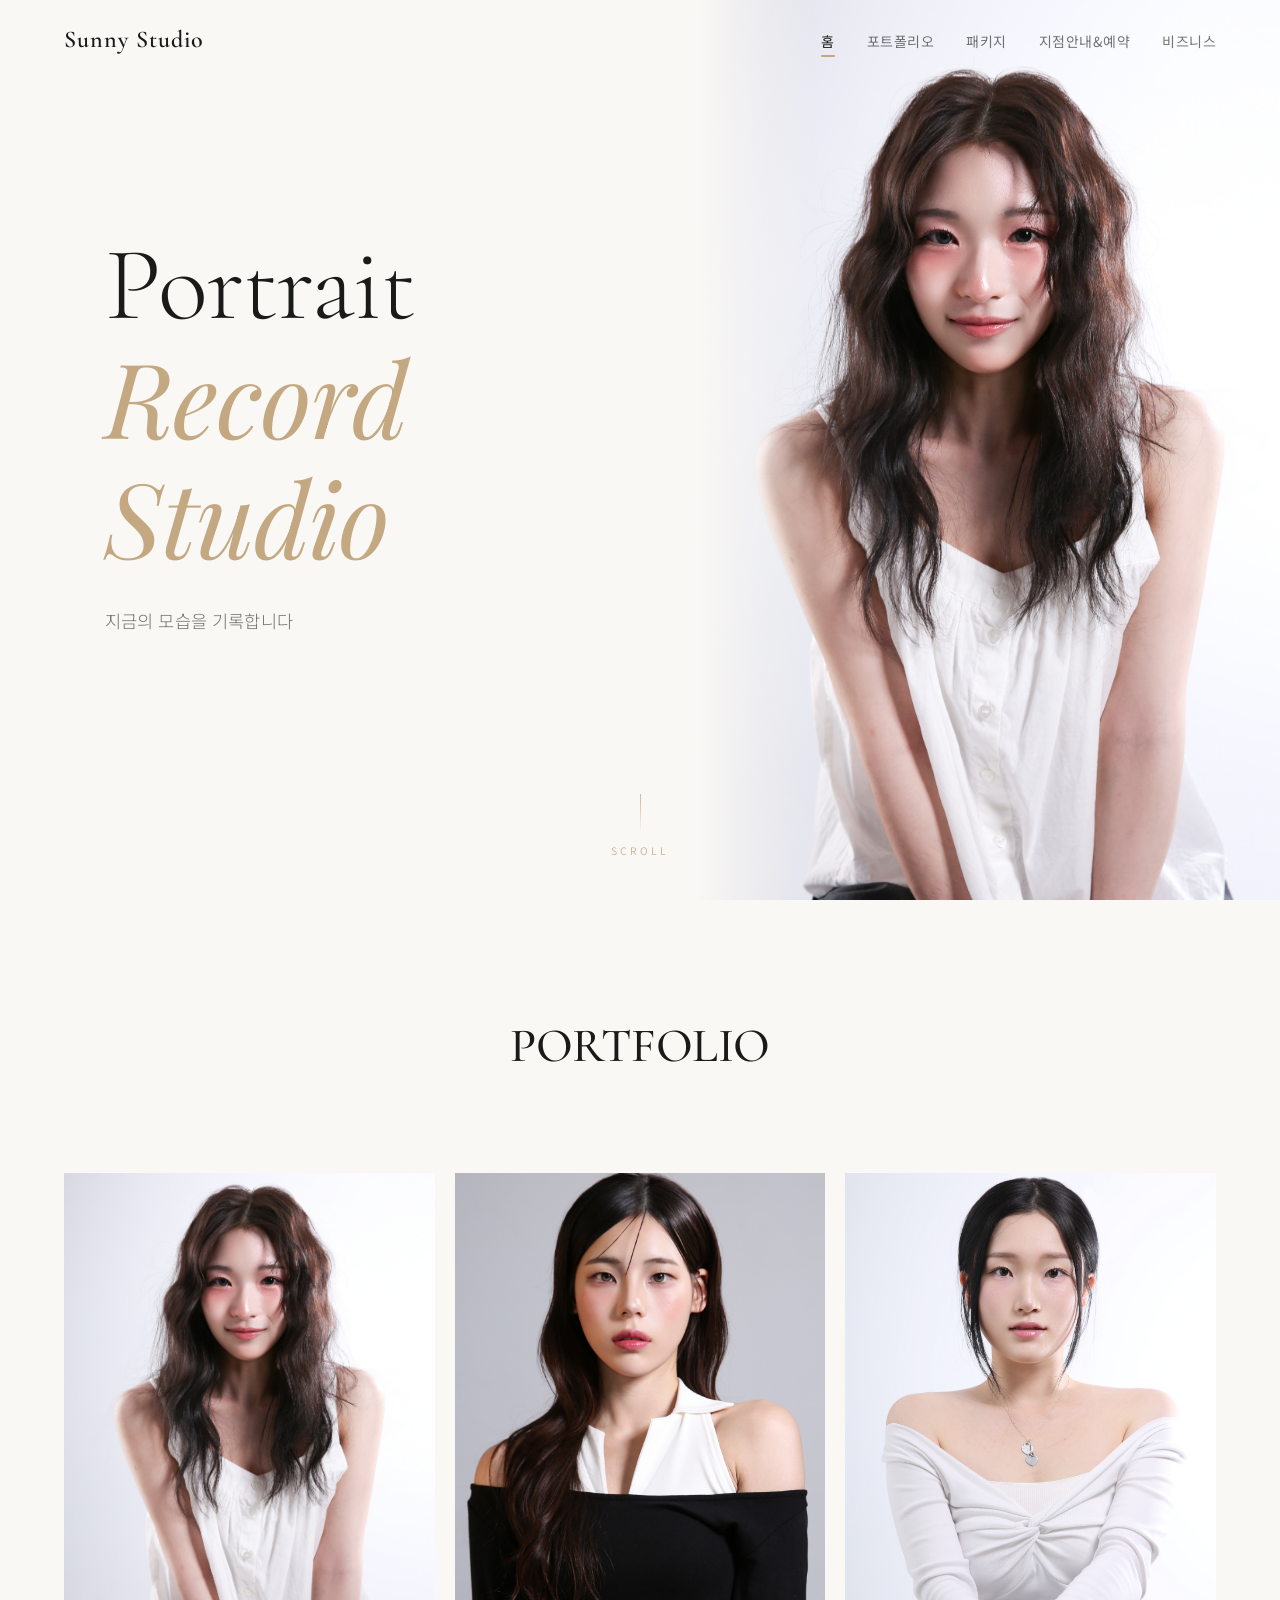
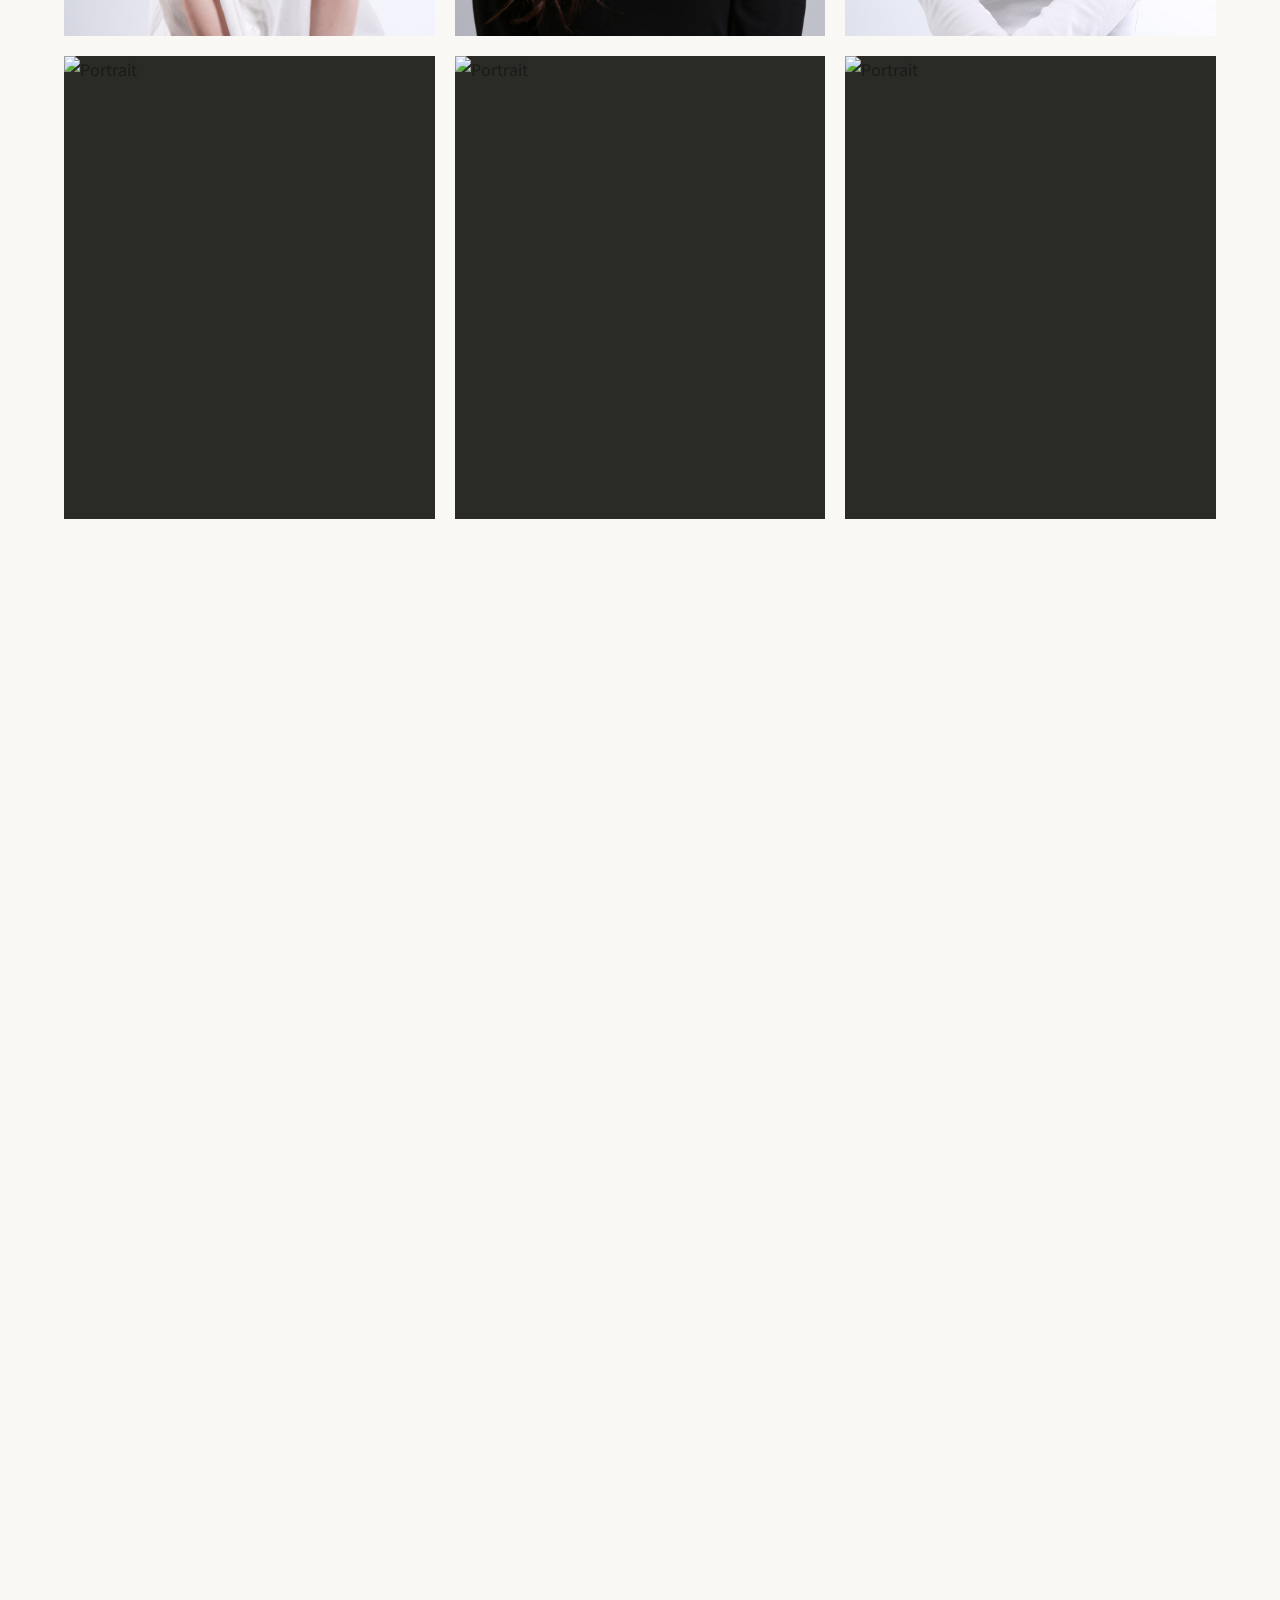
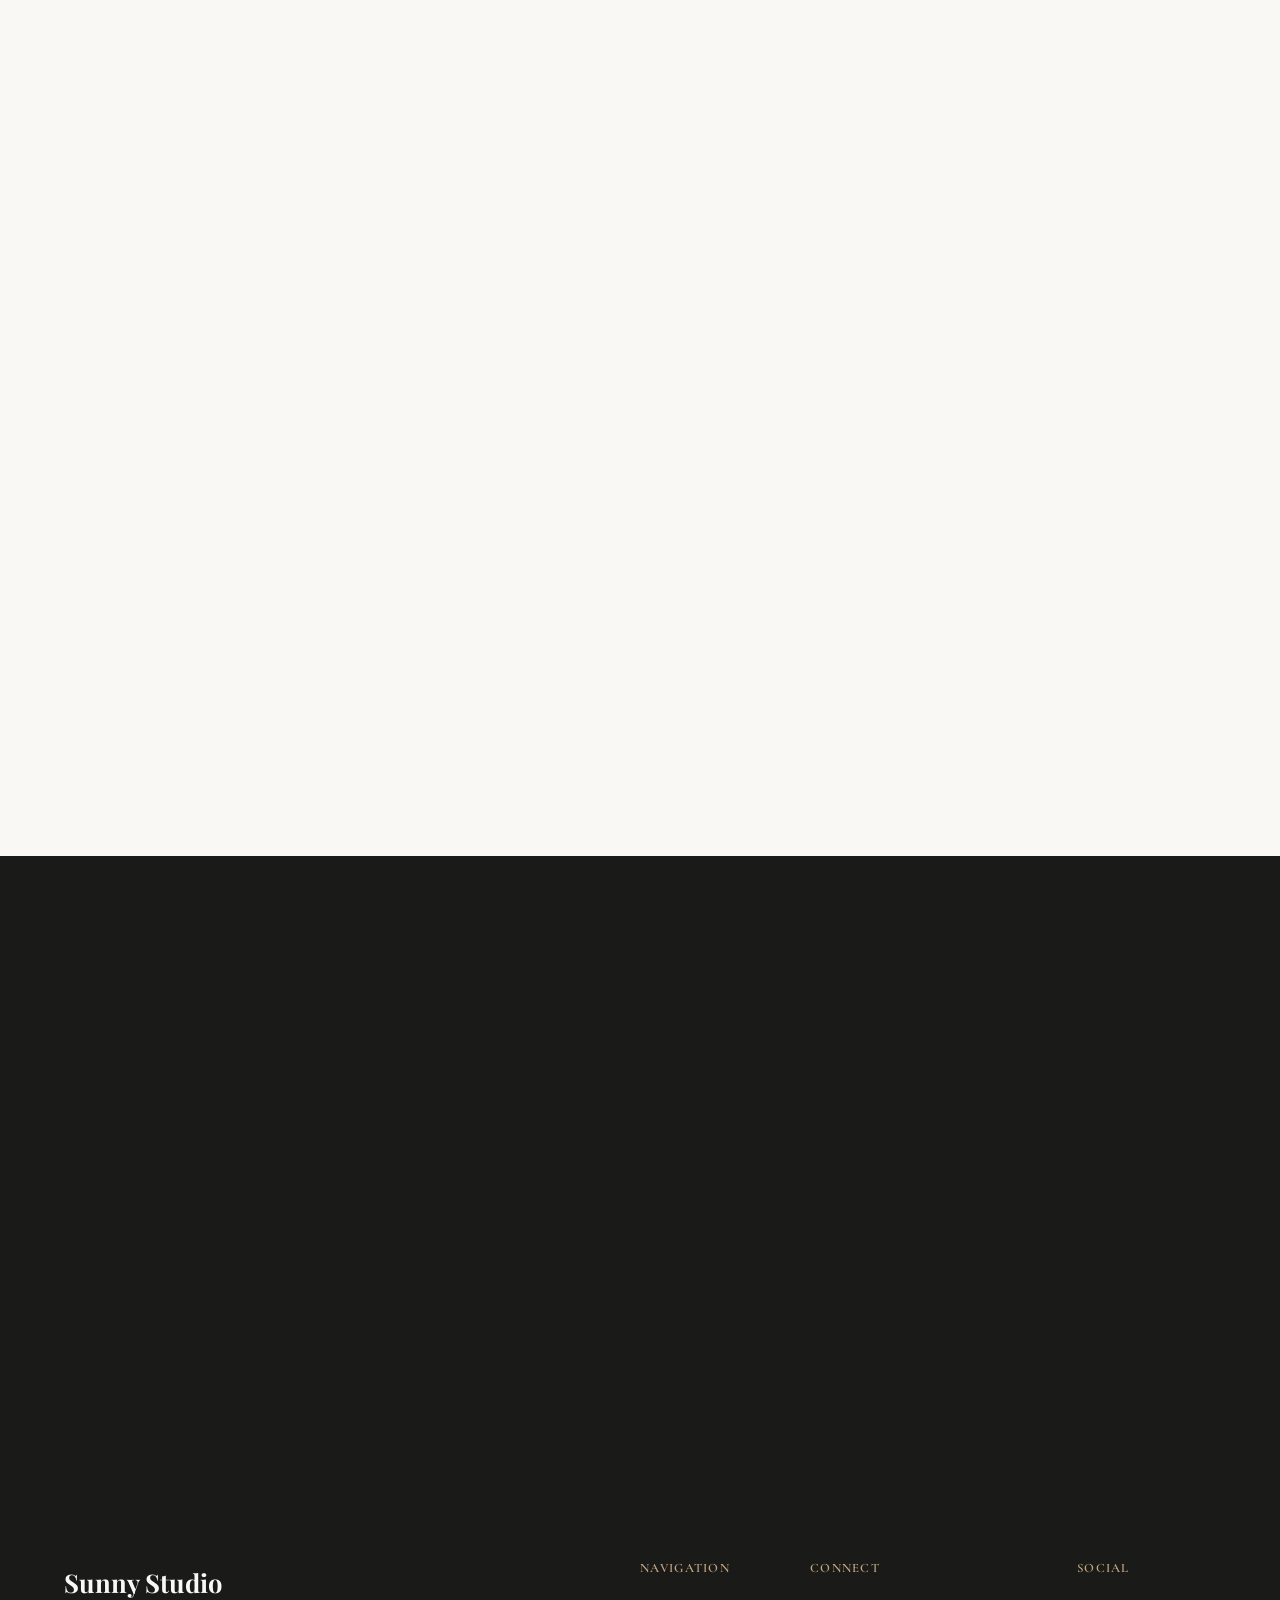
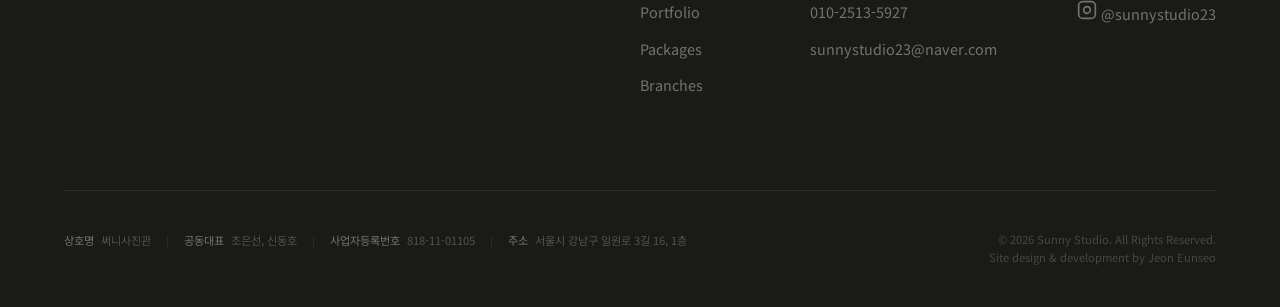
==== commit 3035a6e5: "Move sunny-studio contents to root to fix deployment path" ====
--- a/index.html
+++ b/index.html
@@ -4,7 +4,7 @@
 <head>
     <meta charset="UTF-8">
     <meta name="viewport" content="width=device-width, initial-scale=1.0">
-    <title>Sunny Studio | 당신의 소중한 순간을 빛으로 담다</title>
+    <title>Sunny Studio | Portrait Record Studio</title>
     <meta name="description" content="Sunny Studio 사진관 - 프로필, 가족, 웨딩, 신생아, 상업 사진 촬영. 따뜻한 빛으로 당신의 특별한 순간을 영원히 담아드립니다.">
     <link rel="preconnect" href="https://fonts.googleapis.com">
     <link rel="preconnect" href="https://fonts.gstatic.com" crossorigin>
@@ -12,32 +12,23 @@
         href="https://fonts.googleapis.com/css2?family=Cormorant+Garamond:ital,wght@0,300;0,400;0,500;0,600;0,700;1,300;1,400&family=Noto+Sans+KR:wght@300;400;500;600;700&family=Playfair+Display:ital,wght@0,400;0,500;0,600;0,700;1,400&display=swap"
         rel="stylesheet">
     <link rel="stylesheet" href="https://unpkg.com/aos@next/dist/aos.css" />
-    <link rel="stylesheet" href="style.css">
+    <link rel="stylesheet" href="style.css?v=2">
 </head>
 
 <body>
-    <!-- Preloader -->
-    <div id="preloader">
-        <div class="preloader-content">
-            <div class="preloader-meta" data-aos-id="typing-start">STILL LIFE & PORTRAIT</div>
-            <h2 class="typing-text" id="typingText"></h2>
-            <div class="preloader-line"></div>
-        </div>
-        <div class="shutter-flash"></div>
-    </div>
 
     <!-- Navigation -->
     <nav id="navbar">
         <div class="nav-container">
             <a href="#hero" class="nav-logo">
-                <span class="logo-sun">☀️</span>
                 <span class="logo-text">Sunny Studio</span>
             </a>
             <ul class="nav-links" id="navLinks">
                 <li><a href="#hero" class="nav-link active">홈</a></li>
                 <li><a href="#portfolio" class="nav-link">포트폴리오</a></li>
-                <li><a href="#branches" class="nav-link">지점</a></li>
-
+                <li><a href="#pricing" class="nav-link">패키지</a></li>
+                <li><a href="#branches" class="nav-link">지점안내&예약</a></li>
+                <li><a href="business.html" class="nav-link">비즈니스</a></li>
             </ul>
 
             <button class="nav-toggle" id="navToggle" aria-label="메뉴 열기">
@@ -49,9 +40,7 @@
     <!-- Hero Section -->
     <section id="hero" class="hero-split">
         <div class="hero-content" data-aos="fade-right">
-            <div class="hero-badge">
-                <span class="badge-dot"></span> Since 2015 · SUNNY STUDIO
-            </div>
+
             <h1>
                 <span class="hero-line">Portrait</span>
                 <span class="hero-line hero-serif">Record Studio</span>
@@ -59,16 +48,14 @@
             <p class="hero-subtitle">
                 지금의 모습을 기록합니다
             </p>
-            <div class="hero-actions">
-                <a href="#portfolio" class="btn btn-primary">PORTFOLIO</a>
-            </div>
+
         </div>
         <div class="hero-visual" data-aos="fade-left">
             <div class="hero-image-wrapper">
-                <img src="사진/_DSC5786-편집.jpg" alt="Sunny Studio Portrait" />
+                <img src="photos/IMG_8686.JPG" alt="Sunny Studio Portrait" />
                 <div class="image-overlay"></div>
             </div>
-            <div class="hero-floating-tag">STILL LIFE & PORTRAIT</div>
+
         </div>
         <div class="hero-scroll">
             <div class="scroll-line"></div>
@@ -82,79 +69,149 @@
     <section id="portfolio">
         <div class="container">
             <div class="section-header" data-aos="reveal-up">
-                <span class="section-tag">PORTFOLIO</span>
-                <h2>our <em>works</em></h2>
+                <h2>PORTFOLIO</h2>
             </div>
             <div class="portfolio-pinterest-grid">
                 <!-- Item 1 -->
                 <div class="portfolio-item" data-aos="reveal-up">
-                    <img src="사진/수경-128-편집.jpg" alt="Soft Sunlight" loading="lazy">
-                    <div class="portfolio-item-overlay">
-                        <span class="portfolio-item-tag">PORTRAIT</span>
-                        <h4>Soft Sunlight</h4>
-                    </div>
+                    <img src="new/IMG_8686.JPG" alt="Portrait" loading="lazy">
                 </div>
                 <!-- Item 2 -->
                 <div class="portfolio-item" data-aos="reveal-up" data-aos-delay="100">
-                    <img src="사진/12.jpg" alt="Pure Emotion" loading="lazy">
-                    <div class="portfolio-item-overlay">
-                        <span class="portfolio-item-tag">EMOTION</span>
-                        <h4>Pure Emotion</h4>
-                    </div>
+                    <img src="new/IMG_8687.JPG" alt="Portrait" loading="lazy">
                 </div>
                 <!-- Item 3 -->
                 <div class="portfolio-item" data-aos="reveal-up" data-aos-delay="200">
-                    <img src="사진/_DSC4079-편집-편집.jpg" alt="Natural Light" loading="lazy">
-                    <div class="portfolio-item-overlay">
-                        <span class="portfolio-item-tag">NATURAL</span>
-                        <h4>Natural Light</h4>
-                    </div>
+                    <img src="new/IMG_8688.JPG" alt="Portrait" loading="lazy">
                 </div>
                 <!-- Item 4 -->
                 <div class="portfolio-item" data-aos="reveal-up" data-aos-delay="300">
-                    <img src="사진/test-291-편집.jpg" alt="Candid Moment" loading="lazy">
-                    <div class="portfolio-item-overlay">
-                        <span class="portfolio-item-tag">CANDID</span>
-                        <h4>Candid Moment</h4>
-                    </div>
+                    <img src="new/IMG_8689.JPG" alt="Portrait" loading="lazy">
                 </div>
                 <!-- Item 5 -->
                 <div class="portfolio-item" data-aos="reveal-up" data-aos-delay="400">
-                    <img src="사진/test-520-편집-편집.jpg" alt="Warm Tone" loading="lazy">
-                    <div class="portfolio-item-overlay">
-                        <span class="portfolio-item-tag">PORTRAIT</span>
-                        <h4>Warm Tone</h4>
-                    </div>
+                    <img src="new/IMG_8691.JPG" alt="Portrait" loading="lazy">
                 </div>
                 <!-- Item 6 -->
                 <div class="portfolio-item" data-aos="reveal-up" data-aos-delay="500">
-                    <img src="사진/test-707-편집.jpg" alt="Artistic View" loading="lazy">
-                    <div class="portfolio-item-overlay">
-                        <span class="portfolio-item-tag">ARTISTIC</span>
-                        <h4>Artistic View</h4>
-                    </div>
-                </div>
-                <!-- Item 7 -->
-                <div class="portfolio-item" data-aos="reveal-up" data-aos-delay="600">
-                    <img src="사진/수경-233-편집-편집.jpg" alt="Elegant Mood" loading="lazy">
-                    <div class="portfolio-item-overlay">
-                        <span class="portfolio-item-tag">MOOD</span>
-                        <h4>Elegant Mood</h4>
-                    </div>
-                </div>
-                <!-- Item 8 -->
-                <div class="portfolio-item" data-aos="reveal-up" data-aos-delay="700">
-                    <img src="사진/전은서.jpg" alt="Minimal Portrait" loading="lazy">
-                    <div class="portfolio-item-overlay">
-                        <span class="portfolio-item-tag">MINIMAL</span>
-                        <h4>Minimal Portrait</h4>
-                    </div>
+                    <img src="new/IMG_8909.JPG" alt="Portrait" loading="lazy">
                 </div>
             </div>
         </div>
     </section>
 
 
+
+    <!-- Pricing Section -->
+    <section id="pricing">
+        <div class="container">
+            <div class="section-header" data-aos="reveal-up">
+                <h2>PACKAGES</h2>
+            </div>
+            <div class="pricing-editorial-grid">
+                <!-- Package 1 -->
+                <div class="pricing-card" data-aos="reveal-up">
+                    <div class="pricing-visual">
+                        <div class="pricing-carousel">
+                            <div class="carousel-track">
+                                <div class="carousel-slide active"><img src="new/IMG_8958.JPG" alt="증명사진"
+                                        loading="lazy" style="object-position: center 30%;"></div>
+                            </div>
+                        </div>
+                        <div class="pricing-overlay"></div>
+                        <span class="pricing-num">01</span>
+                    </div>
+                    <div class="pricing-info">
+                        <h3>증명/여권/민증</h3>
+                        <p class="pricing-desc">촬영 → 셀렉 → 보정 → 출력<br>모든 과정은 약 15분 내외로 진행됩니다.</p>
+                        <div class="pricing-footer">
+                            <a href="#branches" class="price-btn">예약하기</a>
+                        </div>
+                    </div>
+                </div>
+                <!-- Package 2 -->
+                <div class="pricing-card" data-aos="reveal-up" data-aos-delay="100">
+                    <div class="pricing-visual">
+                        <div class="pricing-carousel">
+                            <div class="carousel-track">
+                                <div class="carousel-slide active"><img src="new/IMG_8346.JPG" alt="프로필사진 1"
+                                        loading="lazy" style="object-position: center 30%;"></div>
+                            </div>
+                        </div>
+                        <div class="pricing-overlay"></div>
+                        <span class="pricing-num">02</span>
+                    </div>
+                    <div class="pricing-info">
+                        <h3>프로필사진</h3>
+                        <p class="pricing-desc">가장 나다운 순간, 감각적인 빛으로 기록하는 화보형 프로필 입니다.</p>
+                        <div class="pricing-footer">
+                            <a href="#branches" class="price-btn">예약하기</a>
+                        </div>
+                    </div>
+                </div>
+                <!-- Package 3 -->
+                <div class="pricing-card" data-aos="reveal-up" data-aos-delay="200">
+                    <div class="pricing-visual">
+                        <div class="pricing-carousel">
+                            <div class="carousel-track">
+                                <div class="carousel-slide active"><img src="photos/IMG_7102.JPG" alt="가족사진"
+                                        loading="lazy"></div>
+                            </div>
+                        </div>
+                        <div class="pricing-overlay"></div>
+                        <span class="pricing-num">03</span>
+                    </div>
+                    <div class="pricing-info">
+                        <h3>가족사진</h3>
+                        <p class="pricing-desc">함께하기에 더 소중한 오늘, 가족의 온기를 프레임에 담습니다.</p>
+                        <div class="pricing-footer">
+                            <a href="#branches" class="price-btn">예약하기</a>
+                        </div>
+                    </div>
+                </div>
+                <!-- Package 4 -->
+                <div class="pricing-card" data-aos="reveal-up" data-aos-delay="300">
+                    <div class="pricing-visual">
+                        <div class="pricing-carousel">
+                            <div class="carousel-track">
+                                <div class="carousel-slide active"><img src="new/IMG_8690.JPG" alt="사원증 사진"
+                                        loading="lazy" style="object-position: center 30%;"></div>
+                            </div>
+                        </div>
+                        <div class="pricing-overlay"></div>
+                        <span class="pricing-num">04</span>
+                    </div>
+                    <div class="pricing-info">
+                        <h3>사원증 사진</h3>
+                        <p class="pricing-desc">단정하고 신뢰감 있는 기업 맞춤형 사원증 프로필입니다.</p>
+                        <div class="pricing-footer">
+                            <a href="#branches" class="price-btn">예약하기</a>
+                        </div>
+                    </div>
+                </div>
+            </div>
+
+            <!-- More Packages (Accordion) -->
+            <div class="more-packages-container" data-aos="reveal-up" style="margin-top: 60px;">
+                <details class="more-package-details" style="border-top: 1px solid var(--cream-dark);">
+                    <summary style="font-family: 'Playfair Display', 'Noto Sans KR', sans-serif; font-size: 1.3rem; justify-content: center; gap: 15px; letter-spacing: 2px;">MORE PACKAGES</summary>
+                    <div class="more-package-content" style="padding: 30px 20px; background: rgba(255,255,255,0.4); text-align: center;">
+                        <div style="margin-bottom: 30px;">
+                            <h4 style="font-size: 1.1rem; font-weight: 600; margin-bottom: 10px; color: var(--charcoal);">제품사진</h4>
+                            <p style="margin: 0; opacity: 0.8;">브랜드와 제품의 매력을 돋보이게 하는 감각적인 제품 사진을 촬영합니다.<br>촬영 컨셉과 수량에 따라 맞춤 견적으로 진행됩니다.</p>
+                        </div>
+                        <div>
+                            <h4 style="font-size: 1.1rem; font-weight: 600; margin-bottom: 10px; color: var(--charcoal);">출장/스냅</h4>
+                            <p style="margin: 0; opacity: 0.8;">기업 행사, 세미나, 사내 이벤트 등 다양한 현장의 생생한 순간을 전문적으로 기록해 드립니다.</p>
+                        </div>
+                    </div>
+                </details>
+            </div>
+
+            <div class="pricing-notice-container" data-aos="reveal-up" style="margin-top: 50px;">
+                <p class="pricing-notice">자세한 가격은 예약 페이지에서 확인 가능합니다.</p>
+            </div>
+    </section>
 
     <!-- Branches Section -->
     <section id="branches">
@@ -166,29 +223,26 @@
             <div class="branches-simple-grid" data-aos="reveal-up">
                 <a href="https://m.place.naver.com/place/1428618667" target="_blank" class="branch-pill"
                     data-aos="reveal-up" data-aos-delay="100">잠실점</a>
-                <a href="https://m.place.naver.com/place/1186307104" target="_blank" class="branch-pill"
-                    data-aos="reveal-up" data-aos-delay="150">잠실나루점</a>
-                <a href="https://m.place.naver.com/place/1479517549" target="_blank" class="branch-pill"
-                    data-aos="reveal-up" data-aos-delay="200">서울교대점</a>
+                <a href="https://m.place.naver.com/place/1323802041" target="_blank" class="branch-pill"
+                    data-aos="reveal-up" data-aos-delay="150">대치점</a>
+                <a href="https://m.place.naver.com/place/1011045186" target="_blank" class="branch-pill"
+                    data-aos="reveal-up" data-aos-delay="200">양재점</a>
                 <a href="https://m.place.naver.com/place/1468866186" target="_blank" class="branch-pill"
                     data-aos="reveal-up" data-aos-delay="250">송파점</a>
+                <a href="https://m.place.naver.com/place/1041860977" target="_blank" class="branch-pill"
+                    data-aos="reveal-up" data-aos-delay="300">선릉점</a>
+                <a href="https://m.place.naver.com/place/1479517549" target="_blank" class="branch-pill"
+                    data-aos="reveal-up" data-aos-delay="350">서울교대점</a>
+                <a href="https://m.place.naver.com/place/2002364577" target="_blank" class="branch-pill"
+                    data-aos="reveal-up" data-aos-delay="400">강동구청점</a>
+                <a href="https://m.place.naver.com/place/1286999871" target="_blank" class="branch-pill"
+                    data-aos="reveal-up" data-aos-delay="450">일원점</a>
                 <a href="https://m.place.naver.com/place/2021249551" target="_blank" class="branch-pill"
-                    data-aos="reveal-up" data-aos-delay="300">금천구청점</a>
-                <a href="https://m.place.naver.com/place/2002364577" target="_blank" class="branch-pill"
-                    data-aos="reveal-up" data-aos-delay="350">강동구청점</a>
-                <a href="https://m.place.naver.com/place/1041860977" target="_blank" class="branch-pill"
-                    data-aos="reveal-up" data-aos-delay="400">선릉점</a>
-                <a href="https://m.place.naver.com/place/1323802041" target="_blank" class="branch-pill"
-                    data-aos="reveal-up" data-aos-delay="450">대치점</a>
-                <a href="https://m.place.naver.com/place/1286999871" target="_blank" class="branch-pill"
-                    data-aos="reveal-up" data-aos-delay="500">일원점</a>
-                <a href="https://m.place.naver.com/place/1011045186" target="_blank" class="branch-pill"
-                    data-aos="reveal-up" data-aos-delay="550">양재점</a>
+                    data-aos="reveal-up" data-aos-delay="500">금천구청점</a>
+
             </div>
         </div>
     </section>
-
-
 
 
 
@@ -197,54 +251,77 @@
     <!-- Footer -->
     <footer id="footer">
         <div class="container">
-            <div class="footer-top">
+            <div class="footer-main">
                 <div class="footer-brand">
-                    <a href="#hero" class="nav-logo">
-                        <span class="logo-sun">☀️</span>
-                        <span class="logo-text">Sunny Studio</span>
-                    </a>
-                </div>
-                <div class="footer-links">
-                    <h5>Social</h5>
-                    <a href="https://www.instagram.com/sunnystudio23/" target="_blank" class="instagram-link">
-                        <div class="instagram-icon">
-                            <svg width="24" height="24" viewBox="0 0 24 24" fill="none" stroke="currentColor"
-                                stroke-width="1.5" stroke-linecap="round" stroke-linejoin="round">
-                                <rect x="2" y="2" width="20" height="20" rx="5" ry="5"></rect>
-                                <path d="M16 11.37A4 4 0 1 1 12.63 8 4 4 0 0 1 16 11.37z"></path>
-                                <line x1="17.5" y1="6.5" x2="17.51" y2="6.5"></line>
+                    <a href="#hero" class="footer-logo">Sunny Studio</a>
+                </div>
+                <div class="footer-nav-groups">
+                    <div class="footer-group">
+                        <h6>Navigation</h6>
+                        <a href="#portfolio">Portfolio</a>
+                        <a href="#pricing">Packages</a>
+                        <li><a href="#branches">Branches</a></li>
+                    </div>
+                    <div class="footer-group">
+                        <h6>Connect</h6>
+                        <a href="tel:010-2513-5927">010-2513-5927</a>
+                        <a href="mailto:sunnystudio23@naver.com">sunnystudio23@naver.com</a>
+                    </div>
+                    <div class="footer-group social-group">
+                        <h6>Social</h6>
+                        <a href="https://www.instagram.com/sunnystudio23/" target="_blank" class="social-icon-link">
+                            <svg width="20" height="20" viewBox="0 0 24 24" fill="none" stroke="currentColor"
+                                stroke-width="2">
+                                <rect x="2" y="2" width="20" height="20" rx="5" ry="5" />
+                                <path d="M16 11.37A4 4 0 1 1 12.63 8 4 4 0 0 1 16 11.37z" />
+                                <line x1="17.5" y1="6.5" x2="17.51" y2="6.5" />
                             </svg>
-                        </div>
-                        <div class="instagram-text">
-                            <span>Instagram</span>
-                            <small>@sunnystudio23</small>
-                        </div>
-                    </a>
-                </div>
-                <div class="footer-links">
-                    <h5>Quick Links</h5>
-                    <a href="#portfolio">포트폴리오</a>
-                    <a href="#branches">지점 안내</a>
-
-                </div>
-                <div class="footer-links">
-                    <h5>Contact</h5>
-                    <p>서울 강남구 테헤란로 123</p>
-                    <p>02-1234-5678</p>
-                    <p>sunnystudio23@naver.com</p>
-                </div>
-            </div>
-            <div class="footer-bottom">
-                <div class="business-info-text">
-                    <span>상호명: 써니스튜디오</span>
-                    <span>대표자: 조은선</span>
-                    <span>사업자등록번호: 123-45-78901</span>
-                    <span>통신판매업신고: 제 2025-서울강남-01234호</span>
-                </div>
-                <p>&copy; 2026 jeon eunseo All rights reserved.</p>
+                            <span>@sunnystudio23</span>
+                        </a>
+                    </div>
+                </div>
+            </div>
+
+            <div class="footer-divider"></div>
+
+            <div class="footer-meta">
+                <div class="business-info">
+                    <span><b>상호명</b> 써니사진관</span>
+                    <span class="divider">|</span>
+                    <span><b>공동대표</b> 조은선, 신동호</span>
+                    <span class="divider">|</span>
+                    <span><b>사업자등록번호</b> 818-11-01105</span>
+                    <span class="divider">|</span>
+                    <span><b>주소</b> 서울시 강남구 일원로 3길 16, 1층</span>
+                </div>
+                <div class="footer-copyright">
+                    <p>© 2026 Sunny Studio. All Rights Reserved.<br>Site design & development by Jeon Eunseo</p>
+                </div>
             </div>
         </div>
     </footer>
+
+    <!-- Mobile Fixed CTA Bar -->
+    <div id="mobileCTA" class="mobile-cta-bar">
+        <a href="tel:010-2513-5927" class="cta-btn cta-call">
+            <svg width="18" height="18" viewBox="0 0 24 24" fill="none" stroke="currentColor" stroke-width="2"
+                stroke-linecap="round" stroke-linejoin="round">
+                <path
+                    d="M22 16.92v3a2 2 0 0 1-2.18 2 19.79 19.79 0 0 1-8.63-3.07 19.5 19.5 0 0 1-6-6 19.79 19.79 0 0 1-3.07-8.67A2 2 0 0 1 4.11 2h3a2 2 0 0 1 2 1.72 12.84 12.84 0 0 0 .7 2.81 2 2 0 0 1-.45 2.11L8.09 9.91a16 16 0 0 0 6 6l1.27-1.27a2 2 0 0 1 2.11-.45 12.84 12.84 0 0 0 2.81.7A2 2 0 0 1 22 16.92z" />
+            </svg>
+            전화문의
+        </a>
+        <a href="#branches" class="cta-btn cta-reserve">
+            <svg width="18" height="18" viewBox="0 0 24 24" fill="none" stroke="currentColor" stroke-width="2"
+                stroke-linecap="round" stroke-linejoin="round">
+                <rect x="3" y="4" width="18" height="18" rx="2" ry="2" />
+                <line x1="16" y1="2" x2="16" y2="6" />
+                <line x1="8" y1="2" x2="8" y2="6" />
+                <line x1="3" y1="10" x2="21" y2="10" />
+            </svg>
+            예약하기
+        </a>
+    </div>
 
     <!-- Back to Top -->
     <button id="backToTop" class="back-to-top" aria-label="맨 위로 이동">
--- a/style.css
+++ b/style.css
@@ -2,49 +2,32 @@
    SUNNY STUDIO - Main Stylesheet
    ============================================ */
 
-/* --- Film Grain Overlay --- */
-body::after {
-    content: "";
-    position: fixed;
-    top: 0;
-    left: 0;
-    width: 100%;
-    height: 100%;
-    background-image: url("data:image/svg+xml,%3Csvg viewBox='0 0 200 200' xmlns='http://www.w3.org/2000/svg'%3E%3Cfilter id='noiseFilter'%3E%3CfeTurbulence type='fractalNoise' baseFrequency='0.65' numOctaves='3' stitchTiles='stitch'/%3E%3C/filter%3E%3Crect width='100%25' height='100%25' filter='url(%23noiseFilter)'/%3E%3C/svg%3E");
-    opacity: 0.04;
-    pointer-events: none;
-    z-index: 9999;
-}
+/* --- Film Grain Overlay (Removed) --- */
 
 /* --- CSS Variables / Design Tokens --- */
 :root {
-    /* Monochrome palette - replacing golden tones */
-    --sun-50: #FAFAFA;
-    --sun-100: #F0F0F0;
-    --sun-200: #D4D4D4;
-    --sun-300: #A3A3A3;
-    --sun-400: #737373;
-    --sun-500: #525252;
-    --sun-600: #404040;
-    --sun-700: #333333;
-    --sun-800: #262626;
-    --sun-900: #171717;
-
-    /* Neutral grays */
-    --warm-50: #FAFAFA;
-    --warm-100: #F5F5F5;
-    --warm-200: #E5E5E5;
-    --warm-300: #D4D4D4;
-    --warm-400: #A3A3A3;
-    --warm-500: #737373;
-    --warm-600: #525252;
-    --warm-700: #404040;
-    --warm-800: #262626;
-    --warm-900: #0A0A0A;
-
-    /* Accent - subtle white/light gray */
-    --rose-400: #A3A3A3;
-    --rose-500: #737373;
+    /* 3-Color System */
+    --cream: #FAF8F5;
+    --cream-dark: #E8E5DF;
+    --charcoal: #1A1A18;
+    --charcoal-light: #2A2A27;
+    --gold: #C4A882;
+    --gold-light: #D4BC9A;
+    --gold-dark: #B09570;
+
+    /* Legacy variable mapping */
+    --warm-50: var(--cream);
+    --warm-100: var(--cream-dark);
+    --warm-200: var(--cream-dark);
+    --warm-300: var(--cream-dark);
+    --warm-400: var(--gold);
+    --warm-500: var(--gold);
+    --warm-600: var(--charcoal);
+    --warm-700: var(--charcoal);
+    --warm-800: var(--charcoal);
+    --warm-900: var(--charcoal);
+    --sun-400: var(--gold);
+    --sun-500: var(--gold);
 
     /* Spacing */
     --section-padding: 120px 0;
@@ -55,18 +38,21 @@
     --transition-slow: 0.6s cubic-bezier(0.4, 0, 0.2, 1);
 
     /* Shadows */
-    --shadow-sm: 0 1px 3px rgba(0, 0, 0, 0.1);
-    --shadow-md: 0 4px 20px rgba(0, 0, 0, 0.1);
-    --shadow-lg: 0 10px 40px rgba(0, 0, 0, 0.15);
-    --shadow-xl: 0 20px 60px rgba(0, 0, 0, 0.2);
-    --shadow-glow: 0 0 40px rgba(255, 255, 255, 0.08);
-
-    /* Border Radius */
-    --radius-sm: 8px;
-    --radius-md: 16px;
-    --radius-lg: 24px;
-    --radius-xl: 32px;
-    --radius-full: 9999px;
+    --shadow-sm: 0 1px 3px rgba(26, 26, 24, 0.08);
+    --shadow-md: 0 4px 20px rgba(26, 26, 24, 0.08);
+    --shadow-lg: 0 10px 40px rgba(26, 26, 24, 0.12);
+    --shadow-xl: 0 20px 60px rgba(26, 26, 24, 0.15);
+    --shadow-glow: 0 0 40px rgba(196, 168, 130, 0.08);
+
+    /* Typography Scale */
+    --fs-display: clamp(3.5rem, 10vw, 6.5rem);
+    --fs-h1: 3.5rem;
+    --fs-h2: clamp(2.2rem, 5vw, 3rem);
+    --fs-h3: 1.5rem;
+    --fs-h4: 1.25rem;
+    --fs-body: 1rem;
+    --fs-small: 0.85rem;
+    --fs-tag: 0.7rem;
 }
 
 /* --- Reset & Base --- */
@@ -81,14 +67,16 @@
 html {
     scroll-behavior: smooth;
     font-size: 16px;
+    overflow-x: hidden;
 }
 
 body {
     font-family: 'Noto Sans KR', -apple-system, BlinkMacSystemFont, sans-serif;
-    color: var(--warm-800);
-    background-color: var(--warm-50);
+    color: var(--charcoal);
+    background-color: var(--cream);
     line-height: 1.7;
     overflow-x: hidden;
+    max-width: 100vw;
     -webkit-font-smoothing: antialiased;
     -moz-osx-font-smoothing: grayscale;
 }
@@ -122,157 +110,56 @@
 h4,
 h5,
 h6 {
-    font-family: 'Cormorant Garamond', 'Playfair Display', serif;
+    font-family: 'Cormorant Garamond', 'Playfair Display', 'Noto Sans KR', sans-serif;
     font-weight: 500;
     line-height: 1.1;
     letter-spacing: -0.01em;
 }
 
+h1 {
+    font-size: var(--fs-h1);
+    color: var(--charcoal);
+}
+
 h2 {
-    font-size: clamp(2.8rem, 6vw, 4.5rem);
-    color: var(--warm-900);
+    font-size: var(--fs-h2);
+    color: var(--charcoal);
     text-transform: capitalize;
-    letter-spacing: -0.02em;
+    letter-spacing: -0.01em;
 }
 
 h2 em {
     font-style: italic;
     font-weight: 300;
-    color: var(--warm-900);
+    color: var(--charcoal);
     opacity: 0.8;
+}
+
+h3 {
+    font-size: var(--fs-h3);
+}
+
+h4 {
+    font-size: var(--fs-h4);
+}
+
+p {
+    font-size: var(--fs-body);
+    line-height: 1.8;
 }
 
 .section-tag {
     display: inline-block;
-    font-size: 0.75rem;
+    font-size: var(--fs-tag);
     font-weight: 500;
-    letter-spacing: 0.3em;
-    color: var(--sun-400);
-    margin-bottom: 20px;
+    letter-spacing: 0.4em;
+    color: var(--gold);
+    margin-bottom: 12px;
     text-transform: uppercase;
-    opacity: 0.7;
-}
-
-/* --- Preloader (Minimalist Typography) --- */
-#preloader {
-    position: fixed;
-    inset: 0;
-    z-index: 10000;
-    background: #0d0d0d;
-    display: flex;
-    align-items: center;
-    justify-content: center;
-    transition: transform 1.2s cubic-bezier(0.85, 0, 0.15, 1), opacity 1s ease;
-    transform-origin: top;
-}
-
-#preloader.loaded {
-    transform: scaleY(0);
-    opacity: 0.8;
-    visibility: hidden;
-}
-
-.preloader-content {
-    text-align: center;
-    width: 100%;
-    max-width: 400px;
-    transition: opacity 0.5s ease, transform 0.8s cubic-bezier(0.165, 0.84, 0.44, 1);
-}
-
-.preloader-content.fade-out {
-    opacity: 0;
-    transform: scale(0.95);
-}
-
-.shutter-flash {
-    position: absolute;
-    inset: 0;
-    background: white;
-    opacity: 0;
-    pointer-events: none;
-    z-index: 10001;
-}
-
-.shutter-flash.active {
-    animation: flashEffect 0.8s cubic-bezier(0.23, 1, 0.32, 1) forwards;
-}
-
-@keyframes flashEffect {
-    0% {
-        opacity: 0;
-    }
-
-    20% {
-        opacity: 1;
-    }
-
-    100% {
-        opacity: 0;
-    }
-}
-
-.preloader-meta {
-    font-size: 0.65rem;
-    letter-spacing: 0.5em;
-    color: rgba(255, 255, 255, 0.4);
-    margin-bottom: 20px;
-    text-transform: uppercase;
-    opacity: 0;
-    transform: translateY(10px);
-    animation: fadeInReveal 0.8s ease forwards 0.2s;
-}
-
-.typing-text {
-    font-family: 'Cormorant Garamond', serif;
-    font-size: clamp(1.8rem, 8vw, 2.5rem);
-    font-weight: 300;
-    color: white;
-    letter-spacing: 4px;
-    min-height: 1.2em;
-    /* Prevent layout jump */
-}
-
-.preloader-line {
-    width: 0;
-    height: 1px;
-    background: linear-gradient(90deg, transparent, white, transparent);
-    margin: 30px auto 0;
-    animation: lineGrow 2.5s cubic-bezier(0.165, 0.84, 0.44, 1) forwards;
-}
-
-@keyframes fadeInReveal {
-    to {
-        opacity: 1;
-        transform: translateY(0);
-    }
-}
-
-@keyframes lineGrow {
-    to {
-        width: 100%;
-    }
-}
-
-/* Custom Cursor for typing effect */
-.typing-text::after {
-    content: '|';
-    animation: blink 0.8s infinite;
-    margin-left: 5px;
-    font-weight: 200;
-    color: var(--sun-400);
-}
-
-@keyframes blink {
-
-    0%,
-    100% {
-        opacity: 1;
-    }
-
-    50% {
-        opacity: 0;
-    }
-}
+    opacity: 1;
+}
+
+
 
 /* --- Navigation --- */
 #navbar {
@@ -287,10 +174,10 @@
 
 #navbar.scrolled {
     padding: 12px 0;
-    background: rgba(253, 252, 251, 0.92);
+    background: rgba(250, 248, 245, 0.92);
     backdrop-filter: blur(20px);
     -webkit-backdrop-filter: blur(20px);
-    border-bottom: 1px solid rgba(232, 223, 213, 0.5);
+    border-bottom: 1px solid var(--cream-dark);
     box-shadow: var(--shadow-sm);
 }
 
@@ -310,25 +197,20 @@
     z-index: 1001;
 }
 
-.logo-sun {
-    font-size: 1.5rem;
-    transition: var(--transition-base);
-}
-
-.nav-logo:hover .logo-sun {
-    transform: rotate(45deg) scale(1.1);
+.nav-logo:hover {
+    transform: scale(1.02);
 }
 
 .logo-text {
-    font-family: 'Cormorant Garamond', serif;
+    font-family: 'Cormorant Garamond', 'Noto Sans KR', sans-serif;
     font-size: 1.5rem;
     font-weight: 600;
-    color: var(--warm-900);
+    color: var(--charcoal);
     letter-spacing: 1px;
 }
 
 #navbar:not(.scrolled) .logo-text {
-    color: var(--warm-900);
+    color: var(--charcoal);
 }
 
 .nav-links {
@@ -341,13 +223,15 @@
     font-size: 0.875rem;
     font-weight: 400;
     letter-spacing: 0.5px;
-    color: var(--warm-500);
+    color: var(--charcoal);
+    opacity: 0.6;
     position: relative;
     padding: 4px 0;
 }
 
 #navbar:not(.scrolled) .nav-link {
-    color: var(--warm-600);
+    color: var(--charcoal);
+    opacity: 0.6;
 }
 
 .nav-link::after {
@@ -357,19 +241,21 @@
     left: 0;
     width: 0;
     height: 2px;
-    background: var(--sun-400);
+    background: var(--gold);
     transition: var(--transition-base);
     border-radius: 2px;
 }
 
 .nav-link:hover,
 .nav-link.active {
-    color: var(--warm-900);
+    color: var(--charcoal);
+    opacity: 1;
 }
 
 #navbar:not(.scrolled) .nav-link:hover,
 #navbar:not(.scrolled) .nav-link.active {
-    color: var(--warm-900);
+    color: var(--charcoal);
+    opacity: 1;
 }
 
 .nav-link:hover::after,
@@ -381,19 +267,19 @@
     display: inline-flex;
     align-items: center;
     padding: 10px 24px;
-    background: linear-gradient(135deg, #333, #111);
-    color: white;
+    background: var(--charcoal);
+    color: var(--cream);
     font-size: 0.875rem;
     font-weight: 500;
     border-radius: var(--radius-full);
     transition: var(--transition-base);
-    box-shadow: 0 4px 15px rgba(0, 0, 0, 0.2);
+    box-shadow: 0 4px 15px rgba(26, 26, 24, 0.2);
 }
 
 .nav-cta:hover {
     transform: translateY(-2px);
-    box-shadow: 0 6px 25px rgba(0, 0, 0, 0.3);
-    color: white;
+    box-shadow: 0 6px 25px rgba(26, 26, 24, 0.3);
+    color: var(--cream);
 }
 
 .nav-toggle {
@@ -411,13 +297,13 @@
     display: block;
     width: 24px;
     height: 2px;
-    background: var(--warm-800);
+    background: var(--charcoal);
     border-radius: 2px;
     transition: var(--transition-base);
 }
 
 #navbar:not(.scrolled) .nav-toggle span {
-    background: var(--warm-800);
+    background: var(--charcoal);
 }
 
 .nav-toggle.active span:nth-child(1) {
@@ -448,38 +334,38 @@
 }
 
 .btn-primary {
-    background: linear-gradient(135deg, #333, #111);
-    color: white;
-    box-shadow: 0 4px 20px rgba(0, 0, 0, 0.2);
+    background: var(--charcoal);
+    color: var(--cream);
+    box-shadow: 0 4px 20px rgba(26, 26, 24, 0.2);
 }
 
 .btn-primary:hover {
     transform: translateY(-3px);
-    box-shadow: 0 8px 30px rgba(0, 0, 0, 0.3);
-    color: white;
+    box-shadow: 0 8px 30px rgba(26, 26, 24, 0.3);
+    color: var(--cream);
 }
 
 .btn-outline {
     background: transparent;
-    color: white;
-    border: 1.5px solid rgba(255, 255, 255, 0.4);
+    color: var(--cream);
+    border: 1.5px solid rgba(250, 248, 245, 0.4);
 }
 
 .btn-outline:hover {
-    background: rgba(255, 255, 255, 0.15);
-    border-color: white;
+    background: rgba(250, 248, 245, 0.15);
+    border-color: var(--cream);
     transform: translateY(-3px);
-    color: white;
+    color: var(--cream);
 }
 
 .btn-pricing {
-    background: var(--warm-100);
-    color: var(--warm-800);
-    border: 1.5px solid var(--warm-200);
+    background: var(--cream);
+    color: var(--charcoal);
+    border: 1.5px solid var(--cream-dark);
 }
 
 .btn-pricing:hover {
-    background: var(--warm-200);
+    background: var(--cream-dark);
     transform: translateY(-3px);
     box-shadow: var(--shadow-md);
 }
@@ -496,16 +382,11 @@
     grid-template-columns: 1.2fr 1fr;
     min-height: 100vh;
     padding: 0;
-    background: var(--warm-50);
+    background: var(--cream);
     overflow: hidden;
-    opacity: 0;
-    transform: scale(1.05);
-    transition: opacity 1.5s cubic-bezier(0.165, 0.84, 0.44, 1), transform 1.5s cubic-bezier(0.165, 0.84, 0.44, 1);
-}
-
-.hero-split.reveal {
     opacity: 1;
     transform: scale(1);
+    transition: opacity 1.5s cubic-bezier(0.165, 0.84, 0.44, 1), transform 1.5s cubic-bezier(0.165, 0.84, 0.44, 1);
 }
 
 .hero-content {
@@ -514,41 +395,49 @@
     justify-content: center;
     padding: 0 10% 0 15% !important;
     text-align: left !important;
-    background: white;
+    background: var(--cream);
 }
 
 .hero-content h1 {
-    font-size: clamp(3.5rem, 8vw, 6rem) !important;
+    font-size: var(--fs-display) !important;
     font-weight: 300;
-    color: var(--warm-900) !important;
-    line-height: 1.1 !important;
-    margin-bottom: 30px !important;
-    opacity: 1 !important;
-    transform: none !important;
-    animation: none !important;
+    color: var(--charcoal) !important;
+    line-height: 1.05 !important;
+    margin-bottom: 24px !important;
 }
 
 .hero-serif {
-    font-family: 'Playfair Display', serif;
+    font-family: 'Playfair Display', 'Noto Sans KR', sans-serif;
     font-style: italic;
-    color: var(--sun-500);
+    color: var(--gold);
 }
 
 .hero-subtitle {
-    font-size: 1.15rem !important;
-    color: var(--warm-500) !important;
+    font-size: 1.1rem !important;
+    color: var(--charcoal) !important;
+    opacity: 0.6;
     max-width: 450px;
-    margin-bottom: 40px !important;
-    letter-spacing: 0.02em;
+    margin-bottom: 32px !important;
+    letter-spacing: 0.01em;
     font-weight: 300;
-    animation: none !important;
-    opacity: 1 !important;
-    transform: none !important;
+}
+
+.hero-actions {
+    display: flex;
+    gap: 12px;
+    flex-wrap: nowrap;
+}
+
+.hero-actions .btn {
+    padding: 10px 24px;
+    font-size: 0.85rem;
+    letter-spacing: 0.05em;
+    white-space: nowrap;
 }
 
 .hero-badge {
-    background: var(--warm-100) !important;
-    color: var(--warm-700) !important;
+    background: var(--cream-dark) !important;
+    color: var(--charcoal) !important;
     border: none !important;
     margin-bottom: 24px !important;
     animation: none !important;
@@ -557,7 +446,7 @@
 }
 
 .badge-dot {
-    background: var(--sun-400) !important;
+    background: var(--gold) !important;
 }
 
 .hero-visual {
@@ -576,6 +465,7 @@
     width: 100%;
     height: 100%;
     object-fit: cover;
+    object-position: center 15%; /* Shift focus closer to the top to prevent face cutoff */
     animation: heroImageReveal 1.5s cubic-bezier(0.165, 0.84, 0.44, 1);
 }
 
@@ -594,15 +484,15 @@
 .image-overlay {
     position: absolute;
     inset: 0;
-    background: linear-gradient(90deg, white 0%, transparent 20%);
+    background: linear-gradient(90deg, var(--cream) 0%, transparent 20%);
 }
 
 .hero-floating-tag {
     position: absolute;
     bottom: 60px;
     right: 0;
-    background: var(--warm-900);
-    color: white;
+    background: var(--charcoal);
+    color: var(--cream);
     padding: 15px 40px;
     font-size: 0.75rem;
     letter-spacing: 4px;
@@ -624,12 +514,13 @@
     }
 
     .hero-visual {
-        height: 50vh;
+        height: auto;
+        aspect-ratio: 3 / 4; /* Maintains standard portrait proportions, minimizing crop */
         order: 1;
     }
 
     .image-overlay {
-        background: linear-gradient(0deg, white 0%, transparent 40%);
+        background: linear-gradient(0deg, var(--cream) 0%, transparent 40%);
     }
 
     .hero-floating-tag {
@@ -649,11 +540,29 @@
 
 @media (max-width: 480px) {
     .hero-content {
-        padding: 60px 24px 80px !important;
+        padding: 60px 20px 80px !important;
     }
 
     .hero-visual {
-        height: 45vh;
+        height: auto;
+        aspect-ratio: 3 / 4;
+        width: 100%;
+    }
+
+    .hero-actions {
+        flex-direction: row !important;
+        gap: 6px !important;
+        /* Slightly tighter gap */
+        justify-content: center !important;
+        flex-wrap: nowrap !important;
+        /* Prevent wrapping */
+    }
+
+    .hero-actions .btn {
+        padding: 10px 14px !important;
+        font-size: 0.75rem !important;
+        /* Even smaller for extreme cases */
+        white-space: nowrap !important;
     }
 }
 
@@ -680,7 +589,7 @@
     flex-direction: column;
     align-items: center;
     gap: 8px;
-    color: var(--warm-400);
+    color: var(--gold);
     font-size: 0.65rem;
     letter-spacing: 3px;
     opacity: 0.8;
@@ -689,7 +598,7 @@
 .scroll-line {
     width: 1px;
     height: 40px;
-    background: linear-gradient(to bottom, var(--warm-300), transparent);
+    background: linear-gradient(to bottom, var(--gold), transparent);
     animation: scrollLine 2s ease-in-out infinite;
 }
 
@@ -722,7 +631,8 @@
 
 .section-desc {
     font-size: 1.1rem;
-    color: var(--warm-400);
+    color: var(--charcoal);
+    opacity: 0.5;
     max-width: 600px;
     margin: 24px auto 0;
     line-height: 1.8;
@@ -758,130 +668,330 @@
 /* --- About Section --- */
 
 
-/* --- Pricing Section --- */
+/* --- Pricing Section (Cinematic Editorial) --- */
 #pricing {
     padding: var(--section-padding);
-    background: var(--warm-100);
-}
-
-.pricing-grid {
+    background: var(--cream);
+}
+
+.pricing-editorial-grid {
     display: grid;
-    grid-template-columns: repeat(3, 1fr);
-    gap: 32px;
-    align-items: start;
+    grid-template-columns: repeat(2, 1fr);
+    gap: 40px;
+    margin-top: 50px;
 }
 
 .pricing-card {
-    background: white;
-    border-radius: var(--radius-lg);
-    padding: 40px 32px;
-    text-align: center;
-    border: 1.5px solid var(--warm-200);
-    transition: var(--transition-base);
+    background: var(--cream);
+    border-radius: 0;
+    /* Boxy editorial look */
+    overflow: hidden;
+    transition: all 0.6s cubic-bezier(0.165, 0.84, 0.44, 1);
     position: relative;
+    box-shadow: 0 10px 30px rgba(26, 26, 24, 0.03);
+    border: 1px solid var(--cream-dark);
+}
+
+.pricing-card:hover {
+    transform: translateY(-10px);
+    box-shadow: 0 30px 60px rgba(26, 26, 24, 0.08);
+}
+
+.pricing-visual {
+    position: relative;
+    height: 350px;
+    overflow: hidden;
+}
+
+.pricing-visual img {
+    width: 100%;
+    height: 100%;
+    object-fit: cover;
+    transition: transform 1.2s cubic-bezier(0.165, 0.84, 0.44, 1);
+}
+
+/* --- Pricing Carousel --- */
+.pricing-carousel {
+    position: relative;
+    width: 100%;
+    height: 100%;
+}
+
+.carousel-track {
+    position: relative;
+    width: 100%;
+    height: 100%;
+}
+
+.carousel-slide {
+    position: absolute;
+    inset: 0;
     opacity: 0;
-    transform: translateY(30px);
-}
-
-.pricing-card.visible {
+    transition: opacity 0.6s cubic-bezier(0.165, 0.84, 0.44, 1);
+    z-index: 0;
+}
+
+.carousel-slide.active {
     opacity: 1;
-    transform: translateY(0);
-    transition: opacity 0.6s ease, transform 0.6s ease, box-shadow 0.3s, border-color 0.3s;
-}
-
-.pricing-card:hover {
-    transform: translateY(-8px);
-    box-shadow: var(--shadow-xl);
-}
-
-.pricing-popular {
-    border-color: #999;
-    background: linear-gradient(180deg, var(--warm-100) 0%, white 30%);
-    transform: scale(1.05);
-}
-
-.pricing-popular.visible {
-    transform: scale(1.05);
-}
-
-.pricing-popular:hover {
-    transform: scale(1.05) translateY(-8px);
-}
-
-.popular-badge {
+    z-index: 1;
+}
+
+.carousel-slide img {
+    width: 100%;
+    height: 100%;
+    object-fit: cover;
+}
+
+.carousel-dots {
     position: absolute;
-    top: -14px;
+    bottom: 16px;
     left: 50%;
     transform: translateX(-50%);
-    background: linear-gradient(135deg, #333, #111);
-    color: white;
-    padding: 6px 24px;
-    border-radius: var(--radius-full);
+    display: flex;
+    gap: 8px;
+    z-index: 5;
+}
+
+.carousel-dot {
+    width: 8px;
+    height: 8px;
+    border-radius: 50%;
+    background: rgba(255, 255, 255, 0.4);
+    cursor: pointer;
+    transition: all 0.3s ease;
+    border: none;
+}
+
+.carousel-dot.active {
+    background: white;
+    width: 24px;
+    border-radius: 4px;
+}
+
+.carousel-dot:hover {
+    background: rgba(255, 255, 255, 0.7);
+}
+
+.pricing-img-id {
+    object-position: center;
+    /* Revert to center */
+}
+
+.pricing-img-profile {
+    object-position: center 15%;
+    /* Slightly lower than top */
+}
+
+.pricing-img-family {
+    object-position: center top;
+}
+
+.pricing-card:hover .pricing-visual img {
+    transform: scale(1.1);
+}
+
+.pricing-overlay {
+    position: absolute;
+    inset: 0;
+    background: linear-gradient(0deg, rgba(0, 0, 0, 0.4) 0%, transparent 60%);
+    opacity: 0.6;
+}
+
+.pricing-num {
+    position: absolute;
+    top: 20px;
+    left: 20px;
+    font-family: 'Playfair Display', 'Noto Sans KR', sans-serif;
+    font-style: italic;
+    color: var(--cream);
+    font-size: 1.5rem;
+    opacity: 0.8;
+}
+
+.pricing-info {
+    padding: 30px 25px;
+    text-align: left;
+}
+
+.pricing-info h3 {
+    font-family: 'Noto Sans KR', sans-serif;
+    font-size: 1.25rem;
+    color: var(--charcoal);
+    margin-bottom: 12px;
+    font-weight: 500;
+    letter-spacing: 0.02em;
+}
+
+.pricing-desc {
+    font-size: 0.9rem;
+    color: var(--charcoal);
+    opacity: 0.6;
+    line-height: 1.6;
+    margin-bottom: 25px;
+    font-weight: 300;
+}
+
+.pricing-footer {
+    display: flex;
+    justify-content: space-between;
+    align-items: center;
+    border-top: 1px solid var(--cream-dark);
+    padding-top: 20px;
+}
+
+.price {
+    font-family: 'Cormorant Garamond', 'Noto Sans KR', sans-serif;
+    font-size: 1.4rem;
+    font-weight: 600;
+    color: var(--charcoal);
+}
+
+.price-btn {
     font-size: 0.75rem;
-    font-weight: 700;
     letter-spacing: 2px;
-    box-shadow: 0 4px 15px rgba(0, 0, 0, 0.3);
-}
-
-.pricing-tag {
-    font-size: 0.7rem;
+    color: var(--charcoal);
+    text-decoration: none;
     font-weight: 600;
-    letter-spacing: 3px;
-    color: #444;
-}
-
-.pricing-header h3 {
+    border-bottom: 1px solid var(--charcoal);
+    padding-bottom: 2px;
+    transition: all 0.3s ease;
+}
+
+.price-btn:hover {
+    color: var(--gold);
+    border-color: var(--gold);
+}
+
+@media (max-width: 1024px) {
+    .pricing-editorial-grid {
+        grid-template-columns: repeat(2, 1fr);
+    }
+}
+
+@media (max-width: 768px) {
+    .pricing-editorial-grid {
+        grid-template-columns: 1fr;
+    }
+
+    .pricing-visual {
+        height: 400px;
+    }
+}
+
+/* --- Pricing Notice --- */
+.pricing-notice-container {
+    text-align: center;
+    margin-top: 80px;
+    padding: 30px;
+    background: var(--cream);
+    border: 1px solid var(--cream-dark);
+    grid-column: 1 / -1;
+}
+
+.pricing-notice {
+    font-size: 1rem;
+    color: var(--charcoal);
+    letter-spacing: -0.01em;
+    font-weight: 400;
+    white-space: nowrap;
+    word-break: keep-all;
+}
+
+@media (max-width: 576px) {
+    .pricing-notice-container {
+        margin-top: 50px;
+        padding: 20px 10px;
+    }
+
+    .pricing-notice {
+        font-size: 0.85rem;
+    }
+}
+
+@media (max-width: 768px) {
+    .full-price-list {
+        padding: 40px 25px;
+    }
+}
+
+/* --- More Packages Accordion --- */
+.more-packages-container {
+    margin-top: 80px;
+    max-width: 800px;
+    margin-left: auto;
+    margin-right: auto;
+    width: 100%;
+}
+
+.more-packages-title {
+    font-family: 'Playfair Display', 'Noto Sans KR', sans-serif;
+    text-align: center;
     font-size: 1.5rem;
-    color: var(--warm-900);
-    margin: 12px 0 20px;
-}
-
-.pricing-amount {
-    display: flex;
-    align-items: baseline;
-    justify-content: center;
-    gap: 4px;
-}
-
-.pricing-currency {
-    font-size: 1.2rem;
+    margin-bottom: 40px;
+    letter-spacing: 2px;
+    color: var(--charcoal);
+}
+
+.more-package-details {
+    border-bottom: 1px solid var(--cream-dark);
+    margin-bottom: 10px;
+}
+
+.more-package-details summary {
+    padding: 20px 0;
+    font-size: 1.1rem;
     font-weight: 500;
-    color: var(--warm-600);
-}
-
-.pricing-value {
-    font-family: 'Cormorant Garamond', serif;
-    font-size: 3rem;
-    font-weight: 700;
-    color: var(--warm-900);
-}
-
-.pricing-period {
-    font-size: 0.8rem;
-    color: var(--warm-400);
-    margin-top: 4px;
-}
-
-.pricing-features {
-    text-align: left;
-    margin: 32px 0;
-    display: flex;
-    flex-direction: column;
-    gap: 14px;
-}
-
-.pricing-features li {
-    display: flex;
+    cursor: pointer;
+    list-style: none;
+    position: relative;
+    display: flex;
+    justify-content: space-between;
     align-items: center;
-    gap: 12px;
-    font-size: 0.9rem;
-    color: var(--warm-600);
-}
-
-.check {
-    color: #555;
-    font-weight: 700;
-    flex-shrink: 0;
+    outline: none;
+    font-family: 'Noto Sans KR', sans-serif;
+    color: var(--charcoal);
+    transition: color 0.3s ease;
+}
+
+.more-package-details summary::-webkit-details-marker {
+    display: none;
+}
+
+.more-package-details summary::after {
+    content: '+';
+    font-size: 1.5rem;
+    font-weight: 300;
+    transition: transform 0.3s;
+}
+
+.more-package-details[open] summary {
+    color: var(--gold);
+}
+
+.more-package-details[open] summary::after {
+    transform: rotate(45deg);
+    color: var(--gold);
+}
+
+.more-package-content {
+    padding-bottom: 25px;
+    color: var(--charcoal);
+    opacity: 0.7;
+    line-height: 1.6;
+    font-size: 0.95rem;
+    font-family: 'Noto Sans KR', sans-serif;
+}
+
+@media (max-width: 768px) {
+    .full-price-list {
+        padding: 40px 25px;
+        width: 95%;
+    }
+
+    .price-list-content {
+        grid-template-columns: 1fr;
+        gap: 30px;
+    }
 }
 
 /* --- Reviews Section --- */
@@ -1212,116 +1322,241 @@
 
 /* --- Footer --- */
 #footer {
-    padding: 100px 0 60px;
-    background: #171717;
-    color: white;
-}
-
-#footer .logo-text {
-    color: white;
-}
-
-.footer-top {
-    display: grid;
-    grid-template-columns: 2fr 1fr 1fr 1.5fr;
-    gap: 60px;
-    margin-bottom: 80px;
+    background: var(--charcoal);
+    color: var(--cream);
+    padding: 100px 0 40px;
+    font-family: 'Noto Sans KR', sans-serif;
+}
+
+.footer-main {
+    display: flex;
+    justify-content: space-between;
+    align-items: flex-start;
+    padding-bottom: 80px;
+}
+
+.footer-brand {
+    max-width: 300px;
+}
+
+.footer-logo {
+    font-family: 'Playfair Display', 'Noto Sans KR', sans-serif;
+    font-size: 1.6rem;
+    font-weight: 700;
+    color: var(--cream);
+    text-decoration: none;
+    display: block;
+    margin-bottom: 20px;
 }
 
 .footer-brand p {
-    font-size: 1rem;
-    color: #999;
-    max-width: 300px;
-}
-
-.footer-links h5 {
+    font-size: 0.95rem;
+    color: rgba(250, 248, 245, 0.4);
+    line-height: 1.8;
+}
+
+.footer-nav-groups {
+    display: flex;
+    gap: 80px;
+}
+
+.footer-group h6 {
     font-size: 0.8rem;
     font-weight: 600;
-    color: white;
-    margin-bottom: 24px;
+    color: var(--gold);
+    margin-bottom: 25px;
     text-transform: uppercase;
-    letter-spacing: 1px;
-}
-
-.footer-links a,
-.footer-links p {
+    letter-spacing: 0.1em;
+}
+
+.footer-group a,
+.footer-group li {
     display: block;
-    font-size: 0.85rem;
-    margin-bottom: 10px;
-    transition: var(--transition-base);
-}
-
-.footer-links a:hover {
-    color: #999;
-    padding-left: 4px;
-}
-
-.footer-bottom {
-    padding: 32px 0;
-    border-top: 1px solid rgba(255, 255, 255, 0.05);
-    display: flex;
-    flex-direction: column;
+    font-size: 0.9rem;
+    color: rgba(250, 248, 245, 0.4);
+    text-decoration: none;
+    margin-bottom: 12px;
+    transition: color 0.3s ease;
+    list-style: none;
+}
+
+.footer-group a:hover {
+    color: var(--gold);
+}
+
+.social-icon-link {
+    display: flex;
     align-items: center;
-    gap: 16px;
-    text-align: center;
-}
-
-.business-info-text {
+    gap: 10px;
+}
+
+.footer-divider {
+    height: 1px;
+    background: rgba(250, 248, 245, 0.08);
+    width: 100%;
+}
+
+.footer-meta {
+    padding-top: 40px;
+    display: flex;
+    justify-content: space-between;
+    align-items: flex-start;
+}
+
+.business-info {
     display: flex;
     flex-wrap: wrap;
-    justify-content: center;
-    gap: 10px 20px;
-    color: rgba(255, 255, 255, 0.3);
+    gap: 0 15px;
+    color: rgba(250, 248, 245, 0.25);
     font-size: 0.7rem;
 }
 
-.instagram-link {
-    display: flex;
-    flex-direction: row;
-    align-items: center;
-    gap: 12px;
-    margin-top: 8px;
-}
-
-.instagram-icon {
-    width: 40px;
-    height: 40px;
+.business-info b {
+    color: rgba(250, 248, 245, 0.4);
+    margin-right: 4px;
+    font-weight: 400;
+}
+
+.business-info .divider {
+    color: rgba(250, 248, 245, 0.1);
+}
+
+.footer-copyright {
+    color: rgba(250, 248, 245, 0.2);
+    text-align: right;
+}
+
+.footer-copyright p {
+    font-size: 0.7rem;
+    line-height: 1.6;
+    margin: 0;
+}
+
+/* Footer Responsive */
+@media (max-width: 992px) {
+    .footer-main {
+        flex-direction: column;
+        gap: 60px;
+    }
+
+    .footer-nav-groups {
+        gap: 60px;
+        width: 100%;
+    }
+}
+
+@media (max-width: 576px) {
+    #footer {
+        padding: 60px 0 140px;
+    }
+
+    .footer-nav-groups {
+        flex-direction: column;
+        gap: 40px;
+    }
+
+    .footer-meta {
+        flex-direction: column;
+        gap: 20px;
+    }
+
+    .business-info {
+        flex-direction: column;
+        gap: 5px;
+    }
+
+    .business-info .divider {
+        display: none;
+    }
+
+    .footer-copyright {
+        text-align: left;
+    }
+}
+
+/* --- Mobile Fixed CTA Bar --- */
+.mobile-cta-bar {
+    display: none;
+    position: fixed;
+    bottom: 0;
+    left: 0;
+    right: 0;
+    z-index: 9999;
+    padding: 12px 16px;
+    padding-bottom: calc(12px + env(safe-area-inset-bottom));
+    background: rgba(250, 248, 245, 0.95);
+    backdrop-filter: blur(20px);
+    -webkit-backdrop-filter: blur(20px);
+    border-top: 1px solid var(--cream-dark);
+    box-shadow: 0 -4px 30px rgba(26, 26, 24, 0.08);
+    gap: 10px;
+    transform: translateY(100%);
+    transition: transform 0.5s cubic-bezier(0.165, 0.84, 0.44, 1);
+}
+
+.mobile-cta-bar.visible {
+    transform: translateY(0);
+}
+
+.cta-btn {
+    flex: 1;
     display: flex;
     align-items: center;
     justify-content: center;
-    background: rgba(255, 255, 255, 0.05);
-    border: 1px solid rgba(255, 255, 255, 0.1);
-    border-radius: 10px;
-    color: rgba(255, 255, 255, 0.6);
-    transition: var(--transition-base);
-}
-
-.instagram-link:hover .instagram-icon {
-    background: rgba(255, 255, 255, 0.1);
-    color: white;
-    transform: translateY(-2px);
-    border-color: rgba(255, 255, 255, 0.2);
-}
-
-.instagram-text {
-    display: flex;
-    flex-direction: column;
-}
-
-.instagram-link small {
-    font-size: 0.65rem;
-    color: rgba(255, 255, 255, 0.4);
-    margin-top: 0;
-}
-
-.instagram-link:hover {
-    padding-left: 0 !important;
-    /* Override the default footer link padding-left on hover */
-}
-
-.footer-bottom p {
-    color: rgba(255, 255, 255, 0.2);
-    font-size: 0.75rem;
+    gap: 8px;
+    padding: 14px 0;
+    border-radius: 12px;
+    font-family: 'Noto Sans KR', sans-serif;
+    font-size: 0.9rem;
+    font-weight: 600;
+    text-decoration: none;
+    transition: all 0.3s ease;
+    letter-spacing: 0.02em;
+}
+
+.cta-call {
+    background: var(--cream);
+    color: var(--charcoal);
+    border: 1.5px solid var(--cream-dark);
+}
+
+.cta-call:hover {
+    background: var(--cream-dark);
+    border-color: var(--gold);
+}
+
+.cta-call svg {
+    color: var(--charcoal);
+}
+
+.cta-reserve {
+    background: var(--charcoal);
+    color: var(--cream);
+    border: 1.5px solid var(--charcoal);
+}
+
+.cta-reserve:hover {
+    background: var(--charcoal-light);
+}
+
+.cta-reserve svg {
+    color: rgba(250, 248, 245, 0.8);
+}
+
+@media (max-width: 768px) {
+    .mobile-cta-bar {
+        display: flex;
+    }
+
+    /* Adjust back-to-top button position to avoid overlap */
+    .back-to-top {
+        bottom: 90px !important;
+    }
+
+    /* Add padding to footer so content isn't hidden behind CTA */
+    footer {
+        padding-bottom: 80px !important;
+    }
 }
 
 /* --- Back to Top --- */
@@ -1331,15 +1566,15 @@
     right: 30px;
     width: 48px;
     height: 48px;
-    background: linear-gradient(135deg, #333, #111);
-    color: white;
+    background: var(--charcoal);
+    color: var(--cream);
     border: none;
     border-radius: 50%;
     display: flex;
     align-items: center;
     justify-content: center;
     cursor: pointer;
-    box-shadow: 0 4px 20px rgba(0, 0, 0, 0.35);
+    box-shadow: 0 4px 20px rgba(26, 26, 24, 0.35);
     transition: var(--transition-base);
     opacity: 0;
     visibility: hidden;
@@ -1355,10 +1590,46 @@
 
 .back-to-top:hover {
     transform: translateY(-4px);
-    box-shadow: 0 8px 30px rgba(0, 0, 0, 0.45);
-}
-
-
+    box-shadow: 0 8px 30px rgba(26, 26, 24, 0.45);
+}
+
+
+
+/* --- Floating Phone Button --- */
+.floating-phone-btn {
+    position: fixed;
+    bottom: 30px;
+    left: 30px;
+    width: 56px;
+    height: 56px;
+    background: var(--gold);
+    color: var(--charcoal);
+    border: none;
+    border-radius: 50%;
+    display: flex;
+    align-items: center;
+    justify-content: center;
+    cursor: pointer;
+    box-shadow: 0 4px 20px rgba(196, 168, 130, 0.4);
+    transition: var(--transition-base);
+    z-index: 999;
+}
+
+.floating-phone-btn:hover {
+    transform: translateY(-4px);
+    box-shadow: 0 8px 30px rgba(196, 168, 130, 0.6);
+    background: var(--charcoal);
+    color: var(--gold);
+}
+
+@media (max-width: 768px) {
+    .floating-phone-btn {
+        bottom: 20px;
+        left: 20px;
+        width: 48px;
+        height: 48px;
+    }
+}
 
 /* --- Form Success Toast --- */
 .toast {
@@ -1424,7 +1695,7 @@
         right: -100%;
         width: 100%;
         height: 100vh;
-        background: rgba(255, 255, 255, 0.98);
+        background: rgba(250, 248, 245, 0.98);
         backdrop-filter: blur(15px);
         -webkit-backdrop-filter: blur(15px);
         flex-direction: column;
@@ -1440,11 +1711,12 @@
     }
 
     .nav-links .nav-link {
-        color: var(--warm-900) !important;
-        font-size: 1.8rem;
-        font-family: 'Playfair Display', serif;
-        font-style: italic;
-        font-weight: 300;
+        color: var(--charcoal) !important;
+        opacity: 1 !important;
+        font-size: 1.15rem;
+        font-family: 'Noto Sans KR', sans-serif;
+        font-weight: 400;
+        letter-spacing: 0.05em;
     }
 
     .nav-cta {
@@ -1459,9 +1731,14 @@
         font-size: clamp(2.2rem, 8vw, 3.5rem);
     }
 
+    /* Hero Actions Mobile */
     .hero-actions {
-        flex-direction: column;
-        align-items: center;
+        gap: 8px !important;
+    }
+
+    .hero-actions .btn {
+        padding: 8px 16px !important;
+        font-size: 0.75rem !important;
     }
 
     .hero-stats {
@@ -1554,12 +1831,13 @@
    ============================================ */
 #portfolio {
     padding: var(--section-padding);
-    background: var(--warm-100);
+    background: var(--cream);
 }
 
 .portfolio-pinterest-grid {
-    column-count: 3;
-    column-gap: 20px;
+    display: grid;
+    grid-template-columns: repeat(3, 1fr);
+    gap: 20px;
 }
 
 .portfolio-item {
@@ -1567,18 +1845,15 @@
     border-radius: var(--radius-md);
     overflow: hidden;
     cursor: pointer;
-    background: var(--warm-200);
-    margin-bottom: 20px;
-    /* Gap between items in columns */
-    break-inside: avoid;
-    /* Prevent card from breaking between columns */
+    background: var(--charcoal-light);
 }
 
 .portfolio-item img {
     width: 100%;
-    height: auto;
+    height: 100%;
+    aspect-ratio: 4 / 5;
     display: block;
-    object-fit: contain;
+    object-fit: cover;
     transition: transform 0.8s cubic-bezier(0.165, 0.84, 0.44, 1);
 }
 
@@ -1588,71 +1863,41 @@
     transform: scale(1.1);
 }
 
-.portfolio-item-overlay {
-    position: absolute;
-    inset: 0;
-    background: linear-gradient(180deg, transparent 40%, rgba(0, 0, 0, 0.9));
-    display: flex;
-    flex-direction: column;
-    justify-content: flex-end;
-    padding: 30px;
-    opacity: 0;
-    transition: all 0.5s cubic-bezier(0.165, 0.84, 0.44, 1);
-    transform: translateY(10px);
-}
-
-.portfolio-item:hover .portfolio-item-overlay {
-    opacity: 1;
-    transform: translateY(0);
-}
-
 .portfolio-item:hover img {
     transform: scale(1.05);
-    filter: brightness(0.8);
-}
-
-.portfolio-item-tag {
-    font-size: 0.7rem;
-    letter-spacing: 3px;
-    color: rgba(255, 255, 255, 0.6);
-    margin-bottom: 8px;
-    text-transform: uppercase;
-}
-
-.portfolio-item-overlay h4 {
-    color: white;
-    font-size: 1.4rem;
-    font-weight: 400;
+    /* Gentle zoom only */
 }
 
 @media (max-width: 1024px) {
     .portfolio-pinterest-grid {
-        column-count: 2;
+        grid-template-columns: repeat(2, 1fr);
     }
 }
 
 @media (max-width: 768px) {
     .portfolio-pinterest-grid {
-        column-count: 2;
-        gap: 12px;
+        grid-template-columns: repeat(2, 1fr) !important;
+        gap: 10px !important;
     }
 
     .portfolio-item {
-        margin-bottom: 12px;
-    }
-
-    .portfolio-item-overlay {
-        padding: 15px;
-    }
-
-    .portfolio-item-overlay h4 {
-        font-size: 1rem;
+        border-radius: 8px;
     }
 }
 
 @media (max-width: 480px) {
     .portfolio-pinterest-grid {
-        column-count: 1;
+        grid-template-columns: repeat(2, 1fr) !important;
+        gap: 6px !important;
+    }
+
+    .portfolio-item {
+        border-radius: 6px;
+    }
+
+    .portfolio-item img {
+        width: 100%;
+        height: 100%;
     }
 }
 
@@ -1661,7 +1906,19 @@
    ============================================ */
 #branches {
     padding: var(--section-padding);
-    background: var(--warm-50);
+    background: var(--charcoal);
+}
+
+#branches .section-tag {
+    color: var(--gold);
+}
+
+#branches h2 {
+    color: var(--cream);
+}
+
+#branches h2 em {
+    color: var(--cream);
 }
 
 .branches-simple-grid {
@@ -1676,10 +1933,10 @@
     align-items: center;
     justify-content: center;
     padding: 24px;
-    background: white;
-    border: 1px solid var(--warm-200);
+    background: var(--charcoal-light);
+    border: 1px solid rgba(250, 248, 245, 0.1);
     border-radius: var(--radius-sm);
-    color: var(--warm-900);
+    color: var(--cream);
     font-weight: 500;
     font-size: 1.1rem;
     transition: all 0.4s cubic-bezier(0.165, 0.84, 0.44, 1);
@@ -1688,11 +1945,11 @@
 }
 
 .branch-pill:hover {
-    background: var(--warm-900);
-    color: white;
-    border-color: var(--warm-900);
+    background: var(--gold);
+    color: var(--charcoal);
+    border-color: var(--gold);
     transform: translateY(-5px);
-    box-shadow: 0 15px 30px rgba(0, 0, 0, 0.1);
+    box-shadow: 0 15px 30px rgba(196, 168, 130, 0.2);
 }
 
 @media (max-width: 768px) {
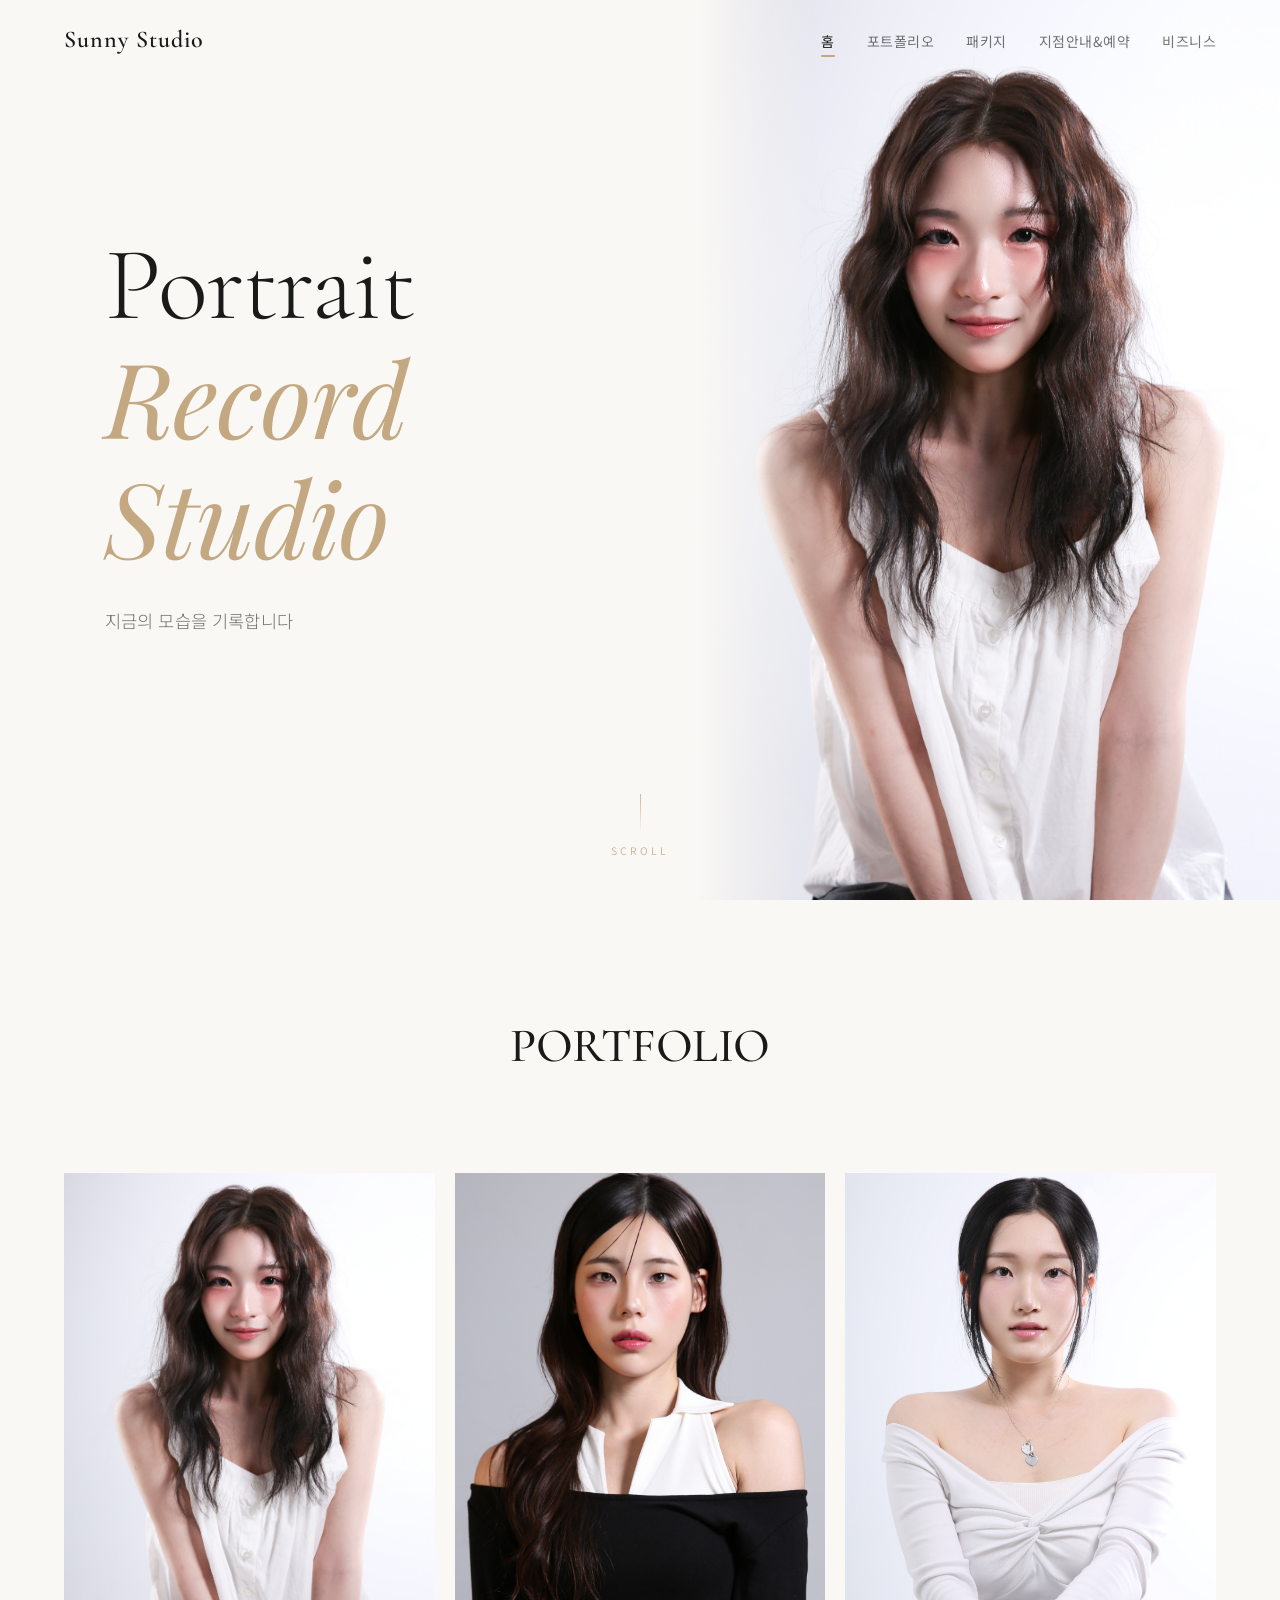
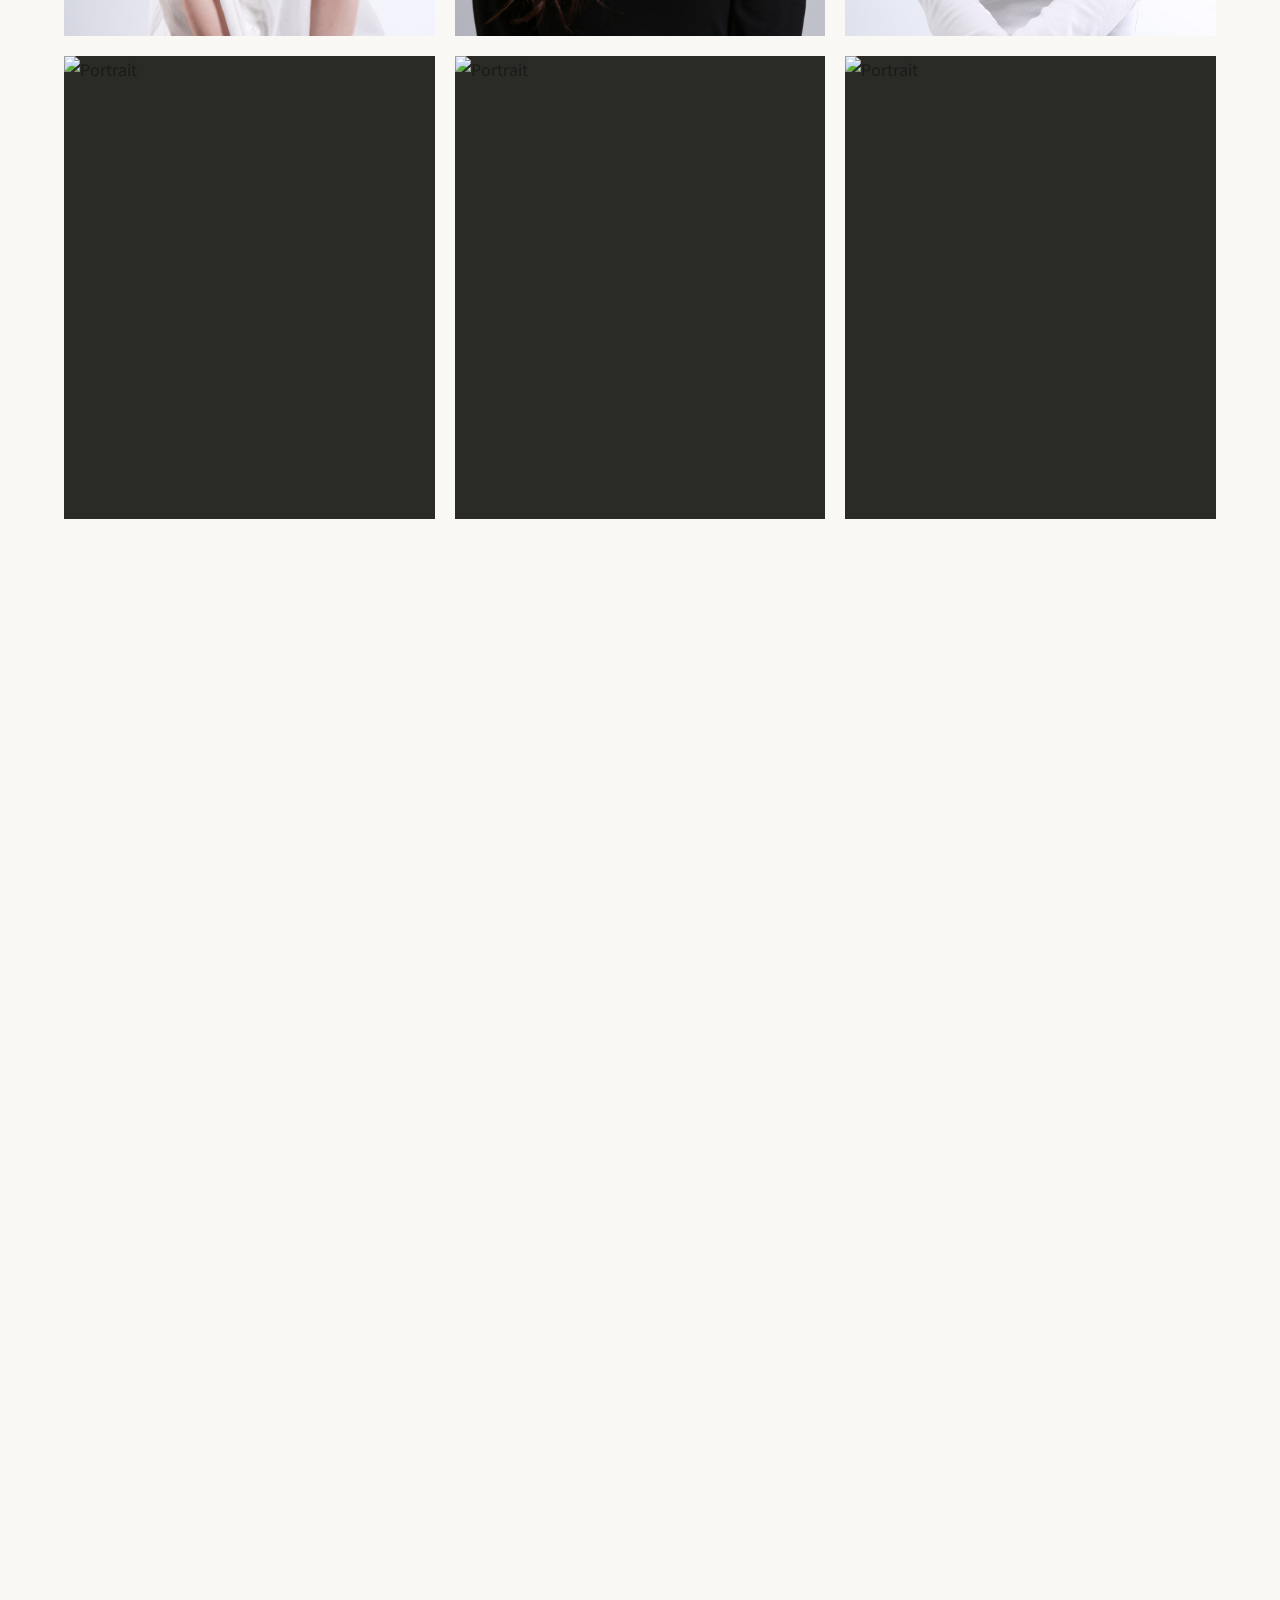
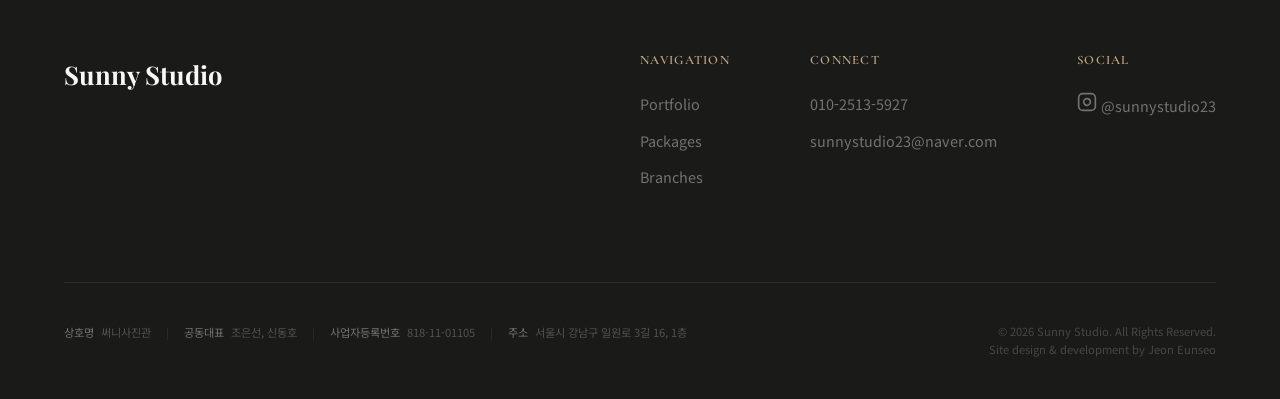
==== commit 03f7041d: "Add HAIR & MAKEUP accordion in pricing section" ====
--- a/index.html
+++ b/index.html
@@ -196,13 +196,41 @@
                 <details class="more-package-details" style="border-top: 1px solid var(--cream-dark);">
                     <summary style="font-family: 'Playfair Display', 'Noto Sans KR', sans-serif; font-size: 1.3rem; justify-content: center; gap: 15px; letter-spacing: 2px;">MORE PACKAGES</summary>
                     <div class="more-package-content" style="padding: 30px 20px; background: rgba(255,255,255,0.4); text-align: center;">
+                        <div style="margin-bottom: 25px;">
+                            <h4 style="font-size: 1rem; font-weight: 600; margin-bottom: 6px; color: var(--charcoal);">취업 사진</h4>
+                            <p style="margin: 0; opacity: 0.8; font-size: 0.9rem;">면접·이력서용 깔끔한 취업 사진 촬영</p>
+                        </div>
+                        <div style="margin-bottom: 25px;">
+                            <h4 style="font-size: 1rem; font-weight: 600; margin-bottom: 6px; color: var(--charcoal);">주니어 프로필</h4>
+                            <p style="margin: 0; opacity: 0.8; font-size: 0.9rem;">아이의 자연스러운 표정을 담은 프로필 촬영</p>
+                        </div>
+                        <div style="margin-bottom: 25px;">
+                            <h4 style="font-size: 1rem; font-weight: 600; margin-bottom: 6px; color: var(--charcoal);">제품 사진</h4>
+                            <p style="margin: 0; opacity: 0.8; font-size: 0.9rem;">브랜딩에 맞춘 깔끔한 제품 컷 촬영</p>
+                        </div>
+                        <div>
+                            <h4 style="font-size: 1rem; font-weight: 600; margin-bottom: 6px; color: var(--charcoal);">출장/스냅</h4>
+                            <p style="margin: 0; opacity: 0.8; font-size: 0.9rem;">기업 행사, 워크샵, 세미나 등 현장 스냅 촬영</p>
+                        </div>
+                    </div>
+                </details>
+                <details class="more-package-details">
+                    <summary style="font-family: 'Playfair Display', 'Noto Sans KR', sans-serif; font-size: 1.3rem; justify-content: center; gap: 15px; letter-spacing: 2px;">HAIR & MAKEUP</summary>
+                    <div class="more-package-content" style="padding: 30px 20px; background: rgba(255,255,255,0.4); text-align: center;">
+                        <p style="margin: 0 0 25px 0; font-size: 0.95rem; color: var(--charcoal); opacity: 0.9; font-weight: 500;">제휴 샵 예약 시 특별 할인 혜택이 제공됩니다.</p>
+                        
+                        <div style="margin-bottom: 15px;">
+                            <h4 style="font-size: 1rem; font-weight: 600; margin-bottom: 6px; color: var(--charcoal);">남성 헤어메이크업</h4>
+                        </div>
+                        <div style="margin-bottom: 15px;">
+                            <h4 style="font-size: 1rem; font-weight: 600; margin-bottom: 6px; color: var(--charcoal);">여성 헤어메이크업</h4>
+                        </div>
                         <div style="margin-bottom: 30px;">
-                            <h4 style="font-size: 1.1rem; font-weight: 600; margin-bottom: 10px; color: var(--charcoal);">제품사진</h4>
-                            <p style="margin: 0; opacity: 0.8;">브랜드와 제품의 매력을 돋보이게 하는 감각적인 제품 사진을 촬영합니다.<br>촬영 컨셉과 수량에 따라 맞춤 견적으로 진행됩니다.</p>
-                        </div>
+                            <h4 style="font-size: 1rem; font-weight: 600; margin-bottom: 6px; color: var(--charcoal);">여성 메이크업</h4>
+                        </div>
+                        
                         <div>
-                            <h4 style="font-size: 1.1rem; font-weight: 600; margin-bottom: 10px; color: var(--charcoal);">출장/스냅</h4>
-                            <p style="margin: 0; opacity: 0.8;">기업 행사, 세미나, 사내 이벤트 등 다양한 현장의 생생한 순간을 전문적으로 기록해 드립니다.</p>
+                            <p style="margin: 0; opacity: 0.8; font-size: 0.9rem; color: var(--gold); font-weight: 500;">* 상세 혜택 및 예약 문의는 전화로 부탁드립니다.</p>
                         </div>
                     </div>
                 </details>
